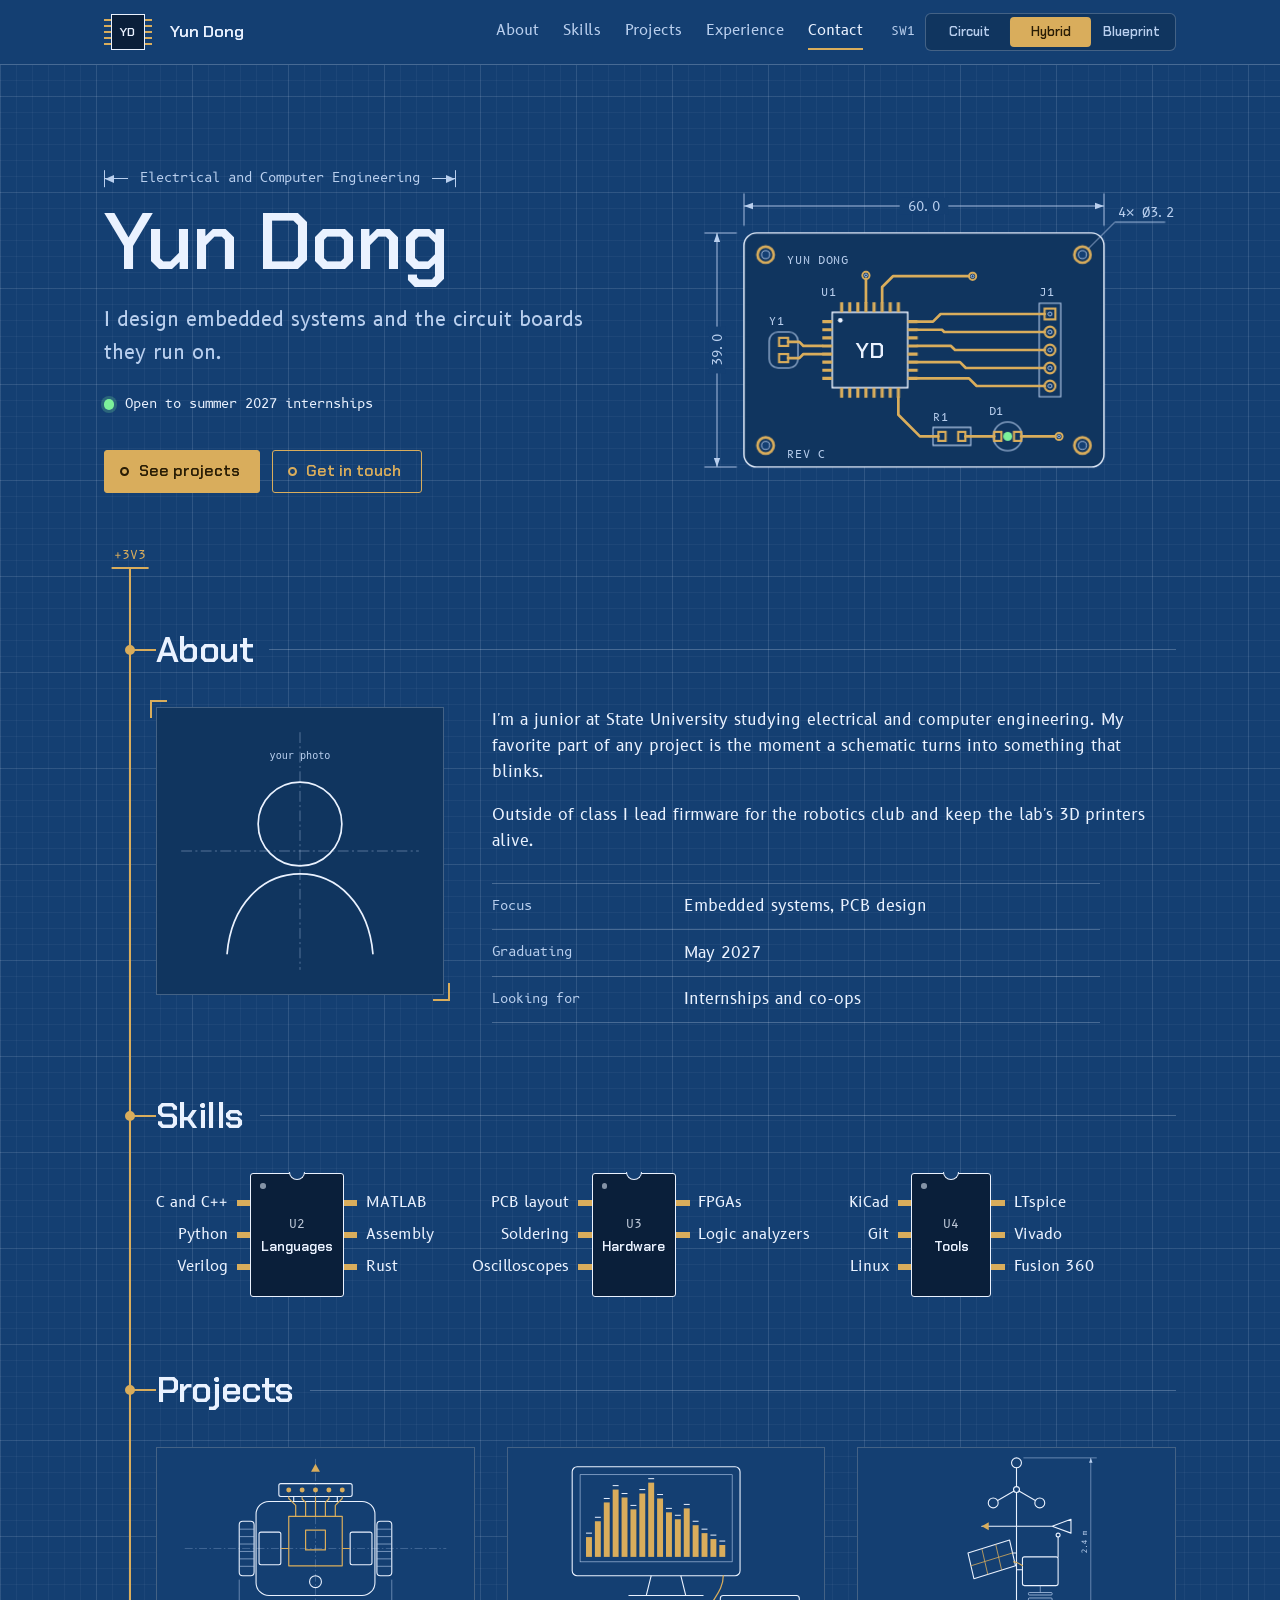
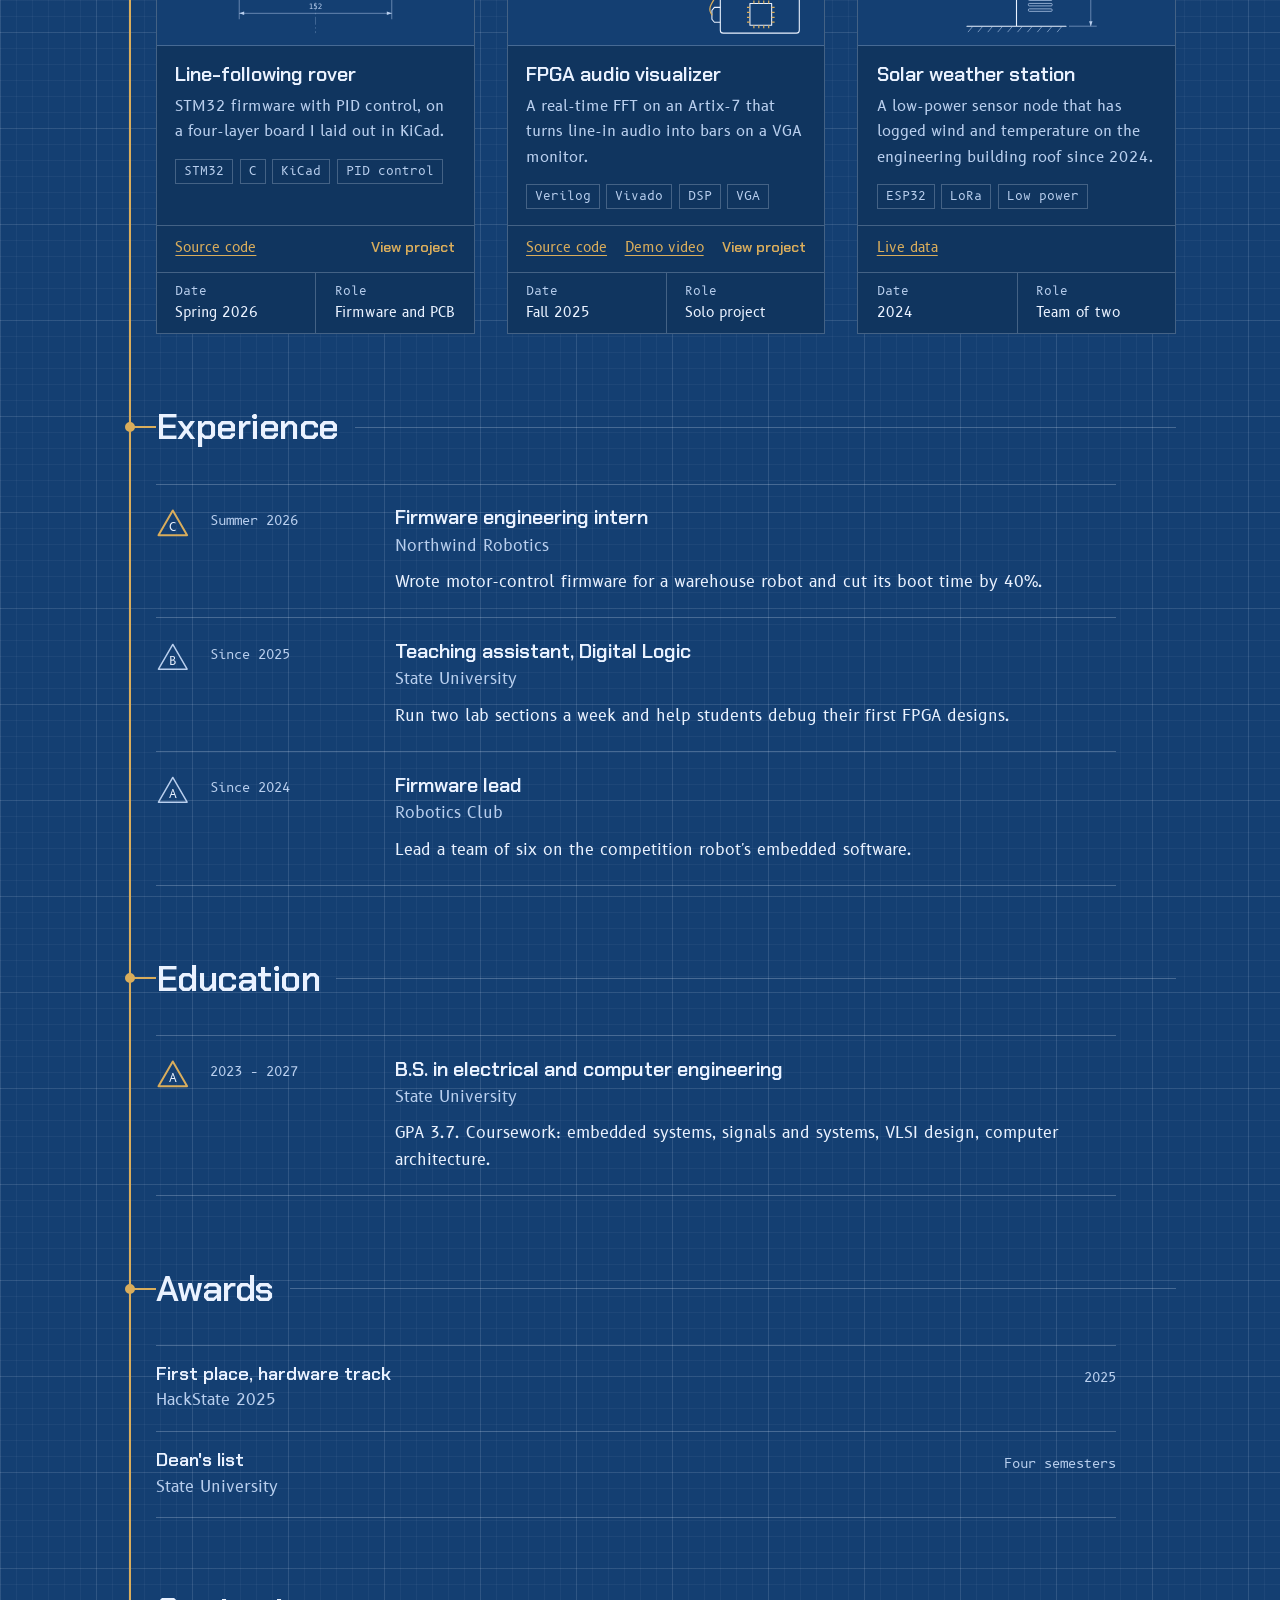
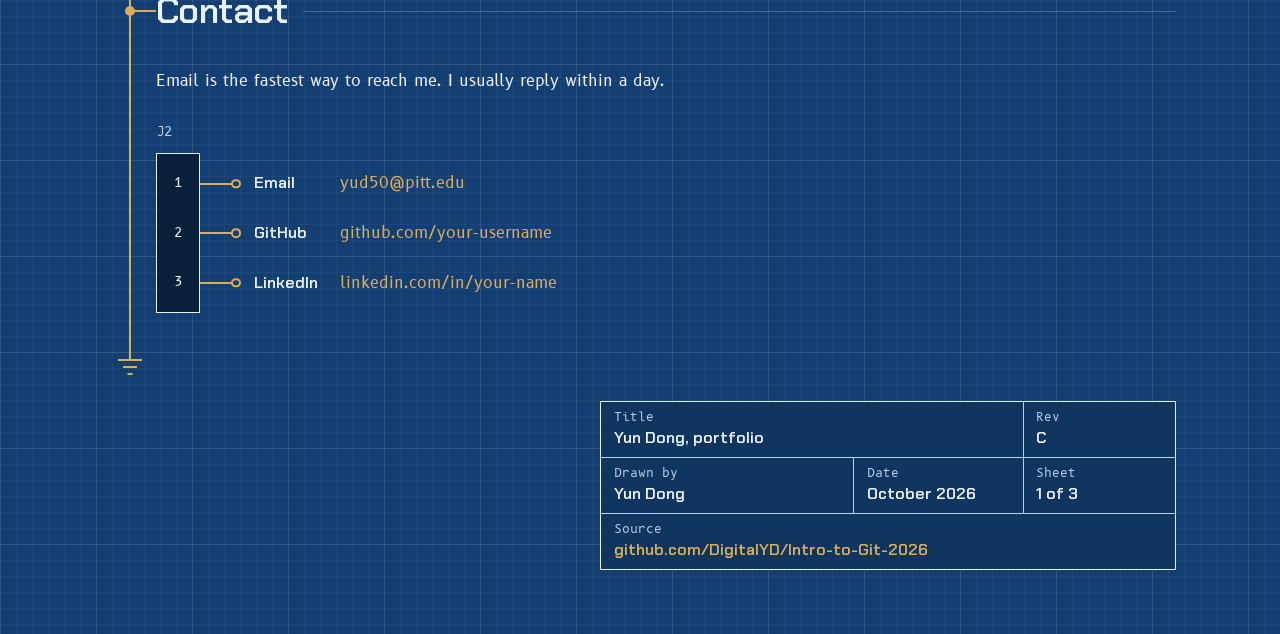
==== portfolio/index.html @ ed52d880 "updatuing website stuff" ====
<!doctype html>
<html lang="en">
<head>
  <meta charset="utf-8">
  <meta name="viewport" content="width=device-width, initial-scale=1">
  <title>Portfolio</title>
  <meta name="description" content="Engineering portfolio">

  <!-- Catches typos and missing files so the page can tell you what to fix.
       Keep this above every other script. -->
  <script>
    window.__portfolioErrors = [];
    window.addEventListener("error", function (event) {
      var target = event.target;
      if (target && target !== window && (target.src || target.href)) {
        window.__portfolioErrors.push({ file: target.src || target.href, missing: true });
      } else {
        window.__portfolioErrors.push({ file: event.filename || "", line: event.lineno || 0, message: event.message || "" });
      }
    }, true);
  </script>

  <!-- Fonts. Chakra Petch: headings. B612 and B612 Mono: hybrid and blueprint.
       IBM Plex Sans and Mono: circuit board. Only the ones in use download. -->
  <link rel="preconnect" href="https://fonts.googleapis.com">
  <link rel="preconnect" href="https://fonts.gstatic.com" crossorigin>
  <link rel="stylesheet" href="https://fonts.googleapis.com/css2?family=B612+Mono&family=B612:ital,wght@0,400;0,700;1,400&family=Chakra+Petch:wght@500;600&family=IBM+Plex+Mono&family=IBM+Plex+Sans:ital,wght@0,400;0,700;1,400&display=swap">

  <!-- Shared by every style -->
  <link rel="stylesheet" href="css/tokens.css">
  <link rel="stylesheet" href="css/base.css">
  <link rel="stylesheet" href="css/components.css">

  <!-- ===== STYLES: one stylesheet each ======================================
       The switch offers the styles listed in `themes` in content/site.js.
       Deleting a style's files? Delete its line here and in project.html. -->
  <link rel="stylesheet" href="css/themes/circuit.css" data-style="circuit">      <!-- STYLE: Circuit board -->
  <link rel="stylesheet" href="css/themes/hybrid.css" data-style="hybrid">        <!-- STYLE: Hybrid -->
  <link rel="stylesheet" href="css/themes/blueprint.css" data-style="blueprint">  <!-- STYLE: Blueprint -->

  <!-- Your settings load here, before the page draws, so the right style
       is on from the first frame -->
  <script src="content/site.js"></script>
  <script src="js/theme.js"></script>
</head>
<body>
  <a class="skip-link" href="#main">Skip to content</a>

  <!-- The page is built inside #app from the files in content/. -->
  <div id="app">
    <noscript><p class="noscript">This portfolio needs JavaScript. Turn it on and reload the page.</p></noscript>
  </div>

  <!-- Your projects -->
  <script src="content/projects.js"></script>

  <!-- The engine: you usually don't need to touch these -->
  <script src="js/core.js"></script>
  <script src="js/layout.js"></script>
  <script src="js/hero.js"></script>

  <!-- ===== STYLE DRAWINGS: the picture at the top of the home page ==========
       Deleting a style's files? Delete its line here too. -->
  <script src="js/art/circuit.js"></script>     <!-- STYLE: Circuit board -->
  <script src="js/art/hybrid.js"></script>      <!-- STYLE: Hybrid -->
  <script src="js/art/blueprint.js"></script>   <!-- STYLE: Blueprint -->

  <!-- Section types, one file each. Made a new one? Add its script tag here. -->
  <script src="js/sections/about.js"></script>
  <script src="js/sections/skills.js"></script>
  <script src="js/sections/projects.js"></script>
  <script src="js/sections/timeline.js"></script>
  <script src="js/sections/list.js"></script>
  <script src="js/sections/gallery.js"></script>
  <script src="js/sections/text.js"></script>
  <script src="js/sections/contact.js"></script>

  <!-- Build the page -->
  <script src="js/main.js"></script>
</body>
</html>
---- portfolio/css/tokens.css ----
/* ==========================================================================
   css/tokens.css: settings every style shares: the type scale, layout
   sizes, and motion. Each style's colors and fonts live in its own file
   in css/themes/.
   ========================================================================== */

:root {
  /* Backup colors, used only if no style file loads */
  --paper: #143f72;
  --panel: #10355f;
  --ink: #eaf2ff;
  --ink-soft: #b9cfee;
  --ink-faint: rgba(234, 242, 255, 0.24);
  --copper: #d9ad5c;
  --copper-bright: #f2cd80;
  --copper-ink: #2a1d05;
  --chip-body: #0a1f3a;
  --chip-edge: #eaf2ff;
  --chip-ink: #eaf2ff;
  --led: #7cf29a;
  --redline: #ff9080;
  --font-display: "Chakra Petch", "Arial Narrow", sans-serif;
  --font-body: system-ui, -apple-system, "Segoe UI", Roboto, sans-serif;
  --font-mono: ui-monospace, Menlo, Consolas, monospace;

  /* ---- Type sizes ---------------------------------------------------------- */
  --step--1: 0.8125rem;                               /* 13px notes and labels */
  --step-0: 1rem;                                     /* 16px body text */
  --step-1: 1.25rem;                                  /* 20px card titles */
  --step-2: clamp(1.625rem, 1.3rem + 1.4vw, 2.25rem); /* section headings */
  --step-hero: clamp(2.75rem, 1.6rem + 5vw, 5rem);    /* your name */

  /* ---- Layout -------------------------------------------------------------- */
  --page-max: 72rem;                     /* widest the content gets */
  --gutter: clamp(1rem, 4vw, 2.5rem);    /* space at the page edges */
  --rail: clamp(1.75rem, 5vw, 3.25rem);  /* room for the line on the left */
  --line: 1.5px;                         /* weight of drawn lines */
  --ease: cubic-bezier(0.65, 0, 0.35, 1);
}
---- portfolio/css/base.css ----
/* ==========================================================================
   css/base.css: page basics: the blueprint grid, text, links, focus rings,
   and long-form writing. Colors and sizes come from tokens.css.
   ========================================================================== */

*,
*::before,
*::after {
  box-sizing: border-box;
}

html {
  -webkit-text-size-adjust: 100%;
  text-size-adjust: 100%;
  scroll-behavior: smooth;
}

body {
  margin: 0;
  min-height: 100vh;
  color: var(--ink);
  background-color: var(--paper);
  /* The paper's texture (grid lines or dots) comes from the style file */
  background-image: var(--page-texture, none);
  background-size: var(--page-texture-size, auto);
  font-family: var(--font-body);
  font-size: var(--step-0);
  line-height: 1.65;
  -webkit-font-smoothing: antialiased;
}

img,
svg {
  display: block;
  max-width: 100%;
}

img {
  height: auto;
}

h1,
h2,
h3,
h4 {
  margin: 0;
  font-family: var(--font-display);
  font-weight: 600;
  line-height: 1.15;
  text-wrap: balance;
}

p {
  margin: 0 0 1em;
}

a {
  color: var(--copper);
  text-decoration-thickness: 1px;
  text-underline-offset: 0.22em;
}

a:hover {
  color: var(--copper-bright);
}

:focus-visible {
  outline: 2px solid var(--copper-bright);
  outline-offset: 3px;
}

::selection {
  background: var(--copper);
  color: var(--copper-ink);
}

code {
  padding: 0.1em 0.35em;
  border: 1px solid var(--ink-faint);
  background: var(--panel);
  font-family: var(--font-mono);
  font-size: 0.88em;
}

/* Centers content and keeps it off the screen edges */
.wrap {
  width: 100%;
  max-width: var(--page-max);
  margin-inline: auto;
  padding-inline: var(--gutter);
}

/* Hidden on screen but read by screen readers */
.sr-only {
  position: absolute;
  width: 1px;
  height: 1px;
  overflow: hidden;
  clip: rect(0 0 0 0);
  white-space: nowrap;
}

[hidden] {
  display: none !important;
}

.skip-link {
  position: absolute;
  top: 0;
  left: 1rem;
  z-index: 100;
  padding: 0.6rem 1rem;
  background: var(--copper);
  color: var(--copper-ink);
  font-weight: 700;
  transform: translateY(-120%);
}

.skip-link:focus {
  transform: none;
}

/* ---- Long-form writing (about text, project write-ups) ------------------- */
.prose {
  max-width: 68ch;
}

.prose > :first-child {
  margin-top: 0;
}

.prose > :last-child {
  margin-bottom: 0;
}

.prose p,
.prose ul {
  margin: 0 0 1em;
}

.prose ul {
  padding-left: 1.25em;
}

.prose li {
  margin: 0.3em 0;
}

.prose li::marker {
  color: var(--copper);
}

.prose h2,
.prose h3 {
  margin: 1.8em 0 0.5em;
  font-size: var(--step-1);
}

.prose strong {
  color: var(--ink);
  font-weight: 700;
}

.md-figure {
  margin: 1.75em 0;
}

.md-figure img {
  border: 1px solid var(--ink-faint);
}

.md-figure figcaption {
  margin-top: 0.5em;
  color: var(--ink-soft);
  font-size: 0.92rem;
}

.md-img {
  display: inline-block;
  vertical-align: middle;
}

.noscript {
  padding: 2rem;
}

@media (prefers-reduced-motion: reduce) {
  html {
    scroll-behavior: auto;
  }

  *,
  *::before,
  *::after {
    animation: none !important;
    transition: none !important;
  }
}
---- portfolio/css/components.css ----
/* ==========================================================================
   css/components.css: how each part of the page looks, shared by every
   style, in the order the parts appear: header and style switch, hero,
   the rail, each section type, the title block, the project page, and
   error messages. Colors and per-style choices are variables set in the
   style files in css/themes/.
   ========================================================================== */

/* ---- Header ------------------------------------------------------------- */
.site-header {
  position: relative;
  z-index: 20;
  border-bottom: 1px solid var(--ink-faint);
  background: var(--paper);
}

@media (min-width: 760px) {
  .site-header {
    position: sticky;
    top: 0;
  }
}

.site-header__inner {
  display: flex;
  flex-wrap: wrap;
  align-items: center;
  justify-content: space-between;
  gap: 0.5rem 2rem;
  min-height: 4rem;
  padding-block: 0.75rem;
}

.brand {
  display: inline-flex;
  align-items: center;
  gap: 1.1rem;
  color: var(--ink);
  font-family: var(--font-display);
  font-size: 1.05rem;
  font-weight: 600;
  text-decoration: none;
}

.brand:hover {
  color: var(--ink);
}

/* Your initials, drawn as a tiny chip */
.brand__mark {
  position: relative;
  display: grid;
  place-items: center;
  width: 2.1rem;
  height: 2.3rem;
  margin-inline: 0.45rem;
  border: var(--line) solid var(--chip-edge);
  background: var(--chip-body);
  color: var(--chip-ink);
  font-size: 0.78rem;
  letter-spacing: 0.02em;
}

.brand__mark::before,
.brand__mark::after {
  content: "";
  position: absolute;
  top: 0.3rem;
  bottom: 0.3rem;
  width: 0.4rem;
  background: repeating-linear-gradient(to bottom, var(--copper) 0 2px, transparent 2px 6px);
}

.brand__mark::before {
  right: calc(100% + var(--line));
}

.brand__mark::after {
  left: calc(100% + var(--line));
}

.nav {
  display: flex;
  flex-wrap: wrap;
  gap: 0.25rem 1.5rem;
  margin: 0;
  padding: 0;
  list-style: none;
}

.nav a {
  display: inline-block;
  padding: 0.3rem 0;
  border-bottom: 2px solid transparent;
  color: var(--ink-soft);
  font-size: 0.95rem;
  text-decoration: none;
}

.nav a:hover {
  color: var(--ink);
}

.nav a[aria-current="true"] {
  border-bottom-color: var(--copper);
  color: var(--ink);
}

@media (max-width: 759px) {
  .nav {
    gap: 0.25rem 1.1rem;
  }

  .nav a {
    font-size: 0.9rem;
  }
}

/* The style switch: a three-position slide switch, labeled SW1 */
.site-header__end {
  display: flex;
  flex-wrap: wrap;
  align-items: center;
  gap: 0.6rem 1.75rem;
}

.switch-wrap {
  display: inline-flex;
  align-items: center;
  gap: 0.6rem;
}

.switch__ref {
  color: var(--ink-soft);
  font-family: var(--font-mono);
  font-size: 0.72rem;
}

.switch {
  position: relative;
  display: grid;
  grid-template-columns: repeat(var(--count, 3), minmax(0, 1fr));
  min-width: 0;
  margin: 0;
  padding: 3px;
  border: 1px solid var(--ink-faint);
  border-radius: 6px;
  background: var(--panel);
}

/* The sliding part. Its position comes from --index, set by js/layout.js */
.switch__thumb {
  position: absolute;
  top: 3px;
  bottom: 3px;
  left: 3px;
  width: calc((100% - 6px) / var(--count, 3));
  border-radius: 4px;
  background: var(--copper);
  transform: translateX(calc(var(--index, 0) * 100%));
  transition: transform 0.28s var(--ease);
}

.switch__option {
  position: relative;
  cursor: pointer;
}

.switch__option input {
  position: absolute;
  inset: 0;
  width: 100%;
  height: 100%;
  margin: 0;
  opacity: 0;
  cursor: pointer;
}

.switch__option span {
  display: block;
  padding: 0.3rem 0.75rem;
  color: var(--ink-soft);
  font-family: var(--font-display);
  font-size: 0.8rem;
  font-weight: 600;
  text-align: center;
  white-space: nowrap;
  transition: color 0.2s ease;
}

.switch__option:hover span {
  color: var(--ink);
}

.switch__option.is-active span {
  color: var(--copper-ink);
}

.switch__option:has(input:focus-visible) {
  border-radius: 4px;
  outline: 2px solid var(--copper-bright);
  outline-offset: 2px;
}

/* ---- Hero --------------------------------------------------------------- */
.hero {
  display: grid;
  align-items: center;
  gap: clamp(2.5rem, 6vw, 4rem);
  padding-block: clamp(3rem, 8vw, 6rem) clamp(2rem, 5vw, 3.5rem);
}

@media (min-width: 960px) {
  .hero {
    grid-template-columns: minmax(0, 1fr) minmax(0, 1fr);
  }
}

/* Wraps the measurement line and your name so the line spans the name */
.hero__measure {
  display: inline-flex;
  flex-direction: column;
  max-width: 100%;
}

.hero__name {
  font-size: var(--name-size, var(--step-hero));
  line-height: 0.98;
  letter-spacing: var(--title-tracking, -0.015em);
  text-transform: var(--title-case, none);
}

.hero__intro {
  max-width: 34rem;
  margin-top: 1.4rem;
  color: var(--ink-soft);
  font-size: clamp(1.05rem, 1rem + 0.35vw, 1.25rem);
}

.hero__intro p:last-child {
  margin-bottom: 0;
}

.hero__art {
  min-width: 0;
}

.hero__photo {
  margin: 0;
  padding: 0.5rem;
  border: var(--line) solid var(--ink);
  background: var(--panel);
}

.hero__photo img {
  aspect-ratio: 4 / 3;
  object-fit: cover;
}

/* The measurement line: |<-- text -->| */
.dim {
  display: flex;
  align-items: center;
  gap: 0.75rem;
  margin: 0 0 1rem;
  color: var(--dim-ink, var(--ink-soft));
  font-family: var(--font-mono);
  text-transform: var(--dim-case, none);
  letter-spacing: var(--dim-tracking, normal);
  font-size: var(--step--1);
  line-height: 1.3;
}

.dim__text {
  flex: 0 1 auto;
  text-align: var(--dim-align, center);
}

.dim__line {
  position: relative;
  display: var(--dim-lines, block);
  flex: 1 1 1.5rem;
  min-width: 1.5rem;
  height: 1px;
  background: currentColor;
}

.dim__line::before,
.dim__line::after {
  content: "";
  position: absolute;
  top: 50%;
  transform: translateY(-50%);
}

.dim__line::before {
  width: 1px;
  height: 1.1rem;
  background: currentColor;
}

.dim__line::after {
  border-top: 4px solid transparent;
  border-bottom: 4px solid transparent;
}

.dim__line:first-child::before {
  left: 0;
}

.dim__line:first-child::after {
  left: 1px;
  border-right: 9px solid currentColor;
}

.dim__line:last-child::before {
  right: 0;
}

.dim__line:last-child::after {
  right: 1px;
  border-left: 9px solid currentColor;
}

.status {
  display: inline-flex;
  align-items: center;
  gap: 0.65rem;
  margin: 1.5rem 0 0;
  font-family: var(--font-mono);
  font-size: var(--step--1);
}

.status__led {
  flex: none;
  width: 0.65rem;
  height: 0.65rem;
  border-radius: 50%;
  background: var(--led);
  box-shadow: 0 0 0 3px color-mix(in srgb, var(--led) 22%, transparent);
}

/* Buttons are drawn as copper pads, with a drill hole */
.pads {
  display: flex;
  flex-wrap: wrap;
  gap: 0.75rem;
  margin-top: 2rem;
}

.pad {
  display: inline-flex;
  align-items: center;
  gap: 0.6rem;
  padding: 0.7rem 1.2rem 0.7rem 0.95rem;
  border: var(--line) solid var(--copper);
  border-radius: 3px;
  color: var(--copper);
  font-family: var(--font-display);
  font-size: 0.98rem;
  font-weight: 600;
  line-height: 1.2;
  text-decoration: none;
  transition: background-color 0.15s ease, border-color 0.15s ease, color 0.15s ease;
}

.pad::before {
  content: "";
  display: var(--pad-hole, block);
  flex: none;
  width: 0.55rem;
  height: 0.55rem;
  border: 2px solid currentColor;
  border-radius: 50%;
}

.pad:hover {
  background: var(--copper);
  color: var(--copper-ink);
}

.pad--primary {
  background: var(--copper);
  color: var(--copper-ink);
}

.pad--primary:hover {
  border-color: var(--copper-bright);
  background: var(--copper-bright);
  color: var(--copper-ink);
}

/* ---- The drawing at the top of the home page ---------------------------- */
/* Each style has its own drawing (js/art/) and colors it in its own file
   (css/themes/). They all share this animation: lines marked "draw" are
   drawn on and parts marked "fade" fade in. It plays when the page opens
   and again whenever you switch styles. */
.art {
  width: 100%;
  height: auto;
  overflow: visible;
}

.art.is-drawing .draw {
  stroke-dasharray: 1;
  animation: draw-line 1s var(--ease) both;
  animation-delay: var(--d, 0s);
}

.art.is-drawing .draw--fast {
  animation-duration: 0.55s;
}

.art.is-drawing .draw--sweep {
  animation-duration: 1.3s;
  animation-timing-function: linear;
}

.art.is-drawing .fade {
  animation: fade-in 0.45s ease both;
  animation-delay: var(--d, 0.8s);
}

@keyframes draw-line {
  from { stroke-dashoffset: 1; }
  to { stroke-dashoffset: 0; }
}

@keyframes fade-in {
  from { opacity: 0; }
  to { opacity: 1; }
}

/* ---- The copper rail that wires every section together ------------------ */
.circuit {
  position: relative;
  padding: 0.5rem 0 4.5rem var(--rail);
}

.circuit::before {
  content: "";
  position: absolute;
  top: 1.2rem;
  bottom: 1.6rem;
  left: calc(var(--rail) / 2 - var(--rail-width, 2px) / 2);
  width: var(--rail-width, 2px);
  background: var(--rail-paint, var(--copper));
}

.rail-cap {
  position: absolute;
  display: var(--rail-caps, block);
  left: calc(var(--rail) / 2);
  margin: 0;
  color: var(--copper);
  transform: translateX(-50%);
}

/* Power symbol at the top of the rail */
.rail-cap--top {
  top: 0;
  padding: 0 0.15rem 0.2rem;
  border-bottom: 2px solid var(--copper);
  font-family: var(--font-mono);
  font-size: 0.75rem;
  line-height: 1.2;
}

.rail-cap--top::before {
  content: var(--rail-label, "+3V3");
}

/* Ground symbol at the bottom */
.rail-cap--bottom {
  bottom: 0.6rem;
  width: 1.75rem;
}

.rail-cap--bottom svg {
  width: 100%;
  height: auto;
  overflow: visible;
}

.rail-cap--bottom path {
  fill: none;
  stroke: var(--copper);
  stroke-width: 2;
}

.section {
  padding-top: clamp(2.75rem, 6vw, 4.5rem);
  scroll-margin-top: 4.5rem;
}

/* Section heading: a junction dot on the rail, a copper stub, the title,
   then a thin wire running out to the right */
.section-head {
  position: relative;
  display: flex;
  align-items: center;
  gap: 1rem;
  margin-bottom: clamp(1.5rem, 3vw, 2.25rem);
}

.section-head::before {
  content: "";
  position: absolute;
  top: 50%;
  right: 100%;
  width: calc(var(--rail) / 2);
  height: var(--rail-width, 2px);
  margin-top: calc(var(--rail-width, 2px) / -2);
  background: var(--stub-paint, var(--copper));
}

.section-head::after {
  content: "";
  flex: 1;
  height: 1px;
  background: var(--ink-faint);
}

.section-title {
  font-size: var(--step-2);
  letter-spacing: var(--title-tracking, normal);
  text-transform: var(--title-case, none);
}

.section-title::before {
  content: "";
  position: absolute;
  top: 50%;
  left: calc(var(--rail) / -2 - var(--junction-size, 10px) / 2);
  width: var(--junction-size, 10px);
  height: var(--junction-size, 10px);
  margin-top: calc(var(--junction-size, 10px) / -2);
  border: 2px solid var(--junction-edge, var(--copper));
  border-radius: 50%;
  background: var(--junction-fill, var(--copper));
}

/* ---- Images ------------------------------------------------------------- */
.media {
  display: block;
}

.media img {
  width: 100%;
}

/* Blueprint tint: photos become a cyanotype; hovering shows real colors */
.tint {
  background: var(--paper);
  isolation: isolate;
}

.tint img {
  filter: grayscale(1) contrast(1.15) brightness(0.82);
  mix-blend-mode: screen;
}

.tint:hover img,
.sheet:hover .tint img,
.sheet:focus-within .tint img {
  filter: none;
  mix-blend-mode: normal;
}

/* An empty box with an X: the drafting sign for "nothing here yet" */
.void,
.missing {
  display: grid;
  place-content: center;
  gap: 0.35rem;
  width: 100%;
  height: 100%;
  min-height: 8rem;
  padding: 1rem;
  text-align: center;
}

.void {
  background:
    linear-gradient(to top right, transparent calc(50% - 0.6px), var(--ink-faint) calc(50% - 0.6px), var(--ink-faint) calc(50% + 0.6px), transparent calc(50% + 0.6px)),
    linear-gradient(to bottom right, transparent calc(50% - 0.6px), var(--ink-faint) calc(50% - 0.6px), var(--ink-faint) calc(50% + 0.6px), transparent calc(50% + 0.6px));
}

.missing {
  border: 1px dashed var(--redline);
  color: var(--redline);
  font-family: var(--font-mono);
  font-size: var(--step--1);
}

.missing code {
  border: 0;
  background: none;
  color: var(--ink);
  overflow-wrap: anywhere;
}

/* ---- About -------------------------------------------------------------- */
.about {
  display: grid;
  align-items: start;
  gap: clamp(1.75rem, 4vw, 3rem);
}

@media (min-width: 820px) {
  .about {
    grid-template-columns: minmax(12rem, 18rem) minmax(0, 1fr);
  }

  .about--text-only {
    grid-template-columns: minmax(0, 1fr);
  }
}

/* A photo frame with copper registration corners */
.frame {
  position: relative;
  margin: 0;
  padding: 0.5rem;
  border: 1px solid var(--ink-faint);
  background: var(--panel);
}

.frame::before,
.frame::after {
  content: "";
  position: absolute;
  width: 1.1rem;
  height: 1.1rem;
  border: 2px solid var(--copper);
  pointer-events: none;
}

.frame::before {
  top: -0.45rem;
  left: -0.45rem;
  border-right: 0;
  border-bottom: 0;
}

.frame::after {
  right: -0.45rem;
  bottom: -0.45rem;
  border-top: 0;
  border-left: 0;
}

.about__photo img {
  aspect-ratio: 1;
  object-fit: cover;
}

@media (max-width: 819px) {
  .about__photo {
    width: min(100%, 15rem);
  }
}

/* Spec table: label on the left, value on the right */
.spec {
  max-width: 38rem;
  margin: 1.75rem 0 0;
  border-top: 1px solid var(--ink-faint);
}

.spec__row {
  display: grid;
  grid-template-columns: minmax(6.5rem, min(11rem, 34%)) minmax(0, 1fr);
  gap: 1rem;
  padding: 0.6rem 0;
  border-bottom: 1px solid var(--ink-faint);
}

.spec dt {
  padding-top: 0.15rem;
  color: var(--ink-soft);
  font-family: var(--font-mono);
  font-size: var(--step--1);
}

.spec dd {
  margin: 0;
}

/* ---- Skills: chips in a DIP package, one skill per pin ------------------ */
.chips {
  display: flex;
  flex-wrap: wrap;
  gap: 2.5rem clamp(1.5rem, 3vw, 2.5rem);
}

.dip {
  display: grid;
  grid-template-columns: auto auto auto;
  width: max-content;
  max-width: 100%;
  margin: 0;
}

.dip__pins {
  display: grid;
  grid-template-rows: repeat(var(--rows, 3), minmax(2rem, auto));
  align-content: center;
  margin: 0;
  padding: 0.9rem 0;
  list-style: none;
}

.dip__pin {
  display: flex;
  align-items: center;
  gap: 0.55rem;
  font-size: 0.92rem;
  line-height: 1.25;
  overflow-wrap: anywhere;
}

.dip__pins--left .dip__pin {
  justify-content: flex-end;
  text-align: right;
}

/* The legs: copper pads in most styles, thin lines in the blueprint */
.dip__pins--left .dip__pin::after,
.dip__pins--right .dip__pin::before {
  content: "";
  flex: none;
  width: 0.85rem;
  height: var(--leg-size, 6px);
  background: var(--copper);
}

.dip__body {
  position: relative;
  display: flex;
  flex-direction: column;
  align-items: center;
  justify-content: center;
  gap: 0.25rem;
  min-width: 5rem;
  padding: 1.25rem 0.6rem;
  border: var(--line) solid var(--chip-edge);
  border-radius: 3px;
  background: var(--chip-body);
  color: var(--chip-ink);
  text-align: center;
}

/* The notch that marks the top of the chip */
.dip__body::before {
  content: "";
  position: absolute;
  top: calc(var(--line) * -1);
  left: 50%;
  width: 1rem;
  height: 0.5rem;
  border: var(--line) solid var(--chip-edge);
  border-top: 0;
  border-radius: 0 0 1rem 1rem;
  background: var(--paper);
  transform: translateX(-50%);
}

/* The dot next to pin 1 */
.dip__body::after {
  content: "";
  position: absolute;
  top: 0.6rem;
  left: 0.55rem;
  width: 0.35rem;
  height: 0.35rem;
  border-radius: 50%;
  background: currentColor;
  opacity: 0.55;
}

.dip__des {
  font-family: var(--font-mono);
  font-size: 0.78rem;
  opacity: 0.8;
}

.dip__val {
  max-width: 7rem;
  font-family: var(--font-display);
  font-size: 0.85rem;
  font-weight: 600;
  line-height: 1.2;
}

/* ---- Projects: each card is a small drawing sheet ----------------------- */
.sheets {
  display: grid;
  grid-template-columns: repeat(auto-fill, minmax(min(100%, 19rem), 1fr));
  gap: clamp(1.25rem, 3vw, 2rem);
}

/* Each card spans four rows of the grid (picture, text, links, title block)
   and shares them with its neighbors, so the parts line up across a row. */
.sheet {
  position: relative;
  display: grid;
  grid-row: span 4;
  grid-template-rows: subgrid;
  row-gap: 0;
  border: var(--line) solid var(--panel-edge, var(--ink-faint));
  background: var(--panel);
  transition: border-color 0.15s ease;
}

.sheet--linked:hover,
.sheet:has(:focus-visible) {
  border-color: var(--copper);
}

.sheet:has(:focus-visible) {
  outline: 2px solid var(--copper-bright);
  outline-offset: 3px;
}

.sheet__figure {
  grid-row: 1;
  aspect-ratio: 16 / 10;
  overflow: hidden;
  border-bottom: 1px solid var(--ink-faint);
  background: var(--paper);
}

.sheet__figure .media,
.sheet__figure img {
  height: 100%;
}

.sheet__figure img {
  object-fit: cover;
}

.sheet__figure--contain img {
  padding: 0.75rem;
  object-fit: contain;
}

.sheet__body {
  grid-row: 2;
  padding: 1.1rem 1.15rem 1rem;
}

.sheet__title {
  font-size: var(--step-1);
}

.sheet__link {
  color: var(--ink);
  text-decoration: none;
}

/* Makes the whole card clickable while keeping one real link */
.sheet__link::after {
  content: "";
  position: absolute;
  inset: 0;
  z-index: 1;
}

.sheet__link:focus-visible {
  outline: none;
}

.sheet--linked:hover .sheet__link {
  color: var(--copper-bright);
}

.sheet__summary {
  margin: 0.5rem 0 0;
  color: var(--ink-soft);
  font-size: 0.95rem;
}

.tags {
  display: flex;
  flex-wrap: wrap;
  gap: 0.4rem;
  margin: 0.9rem 0 0;
  padding: 0;
  list-style: none;
}

.tags li {
  padding: 0.1rem 0.5rem;
  border: 1px solid var(--ink-faint);
  color: var(--ink-soft);
  font-family: var(--font-mono);
  font-size: 0.75rem;
}

/* The card's title block: date and role, at the bottom like a real sheet */
.sheet__block {
  grid-row: 4;
  display: grid;
  grid-template-columns: 1fr 1fr;
  margin: 0;
  border-top: 1px solid var(--ink-faint);
}

.sheet__block > div {
  padding: 0.55rem 1.15rem;
}

.sheet__block > div + div {
  border-left: 1px solid var(--ink-faint);
}

.sheet__block dt {
  color: var(--ink-soft);
  font-family: var(--font-mono);
  font-size: 0.72rem;
}

.sheet__block dd {
  margin: 0;
  font-size: 0.9rem;
}

.sheet__links {
  grid-row: 3;
  position: relative;
  z-index: 2;
  display: flex;
  flex-wrap: wrap;
  align-content: flex-start;
  gap: 0.25rem 1.1rem;
  margin: 0;
  padding: 0.6rem 1.15rem 0.8rem;
  border-top: 1px solid var(--ink-faint);
  font-size: 0.9rem;
}

.sheet__more {
  margin-left: auto;
  color: var(--copper);
  font-family: var(--font-display);
  font-weight: 600;
}

.empty {
  color: var(--ink-soft);
}

/* ---- Timeline: a drawing's revision table ------------------------------- */
.revs,
.items {
  max-width: 60rem;
  margin: 0;
  padding: 0;
  border-top: 1px solid var(--ink-faint);
  list-style: none;
}

.rev {
  display: grid;
  grid-template-columns: 2.25rem minmax(0, 1fr);
  column-gap: 1.1rem;
  padding: 1.35rem 0;
  border-bottom: 1px solid var(--ink-faint);
}

.rev__mark {
  grid-row: 1 / span 2;
  padding-top: 0.1rem;
}

.rev__mark svg {
  width: 2.1rem;
  height: auto;
  overflow: visible;
}

.rev__mark path {
  fill: none;
  stroke: var(--ink-soft);
  stroke-width: 1.5;
  stroke-linejoin: round;
}

.rev__mark text {
  fill: var(--ink);
  font-family: var(--font-mono);
  font-size: 12px;
}

.rev--latest .rev__mark path {
  stroke: var(--copper);
  stroke-width: 2;
}

.rev__date {
  margin: 0 0 0.3rem;
  color: var(--ink-soft);
  font-family: var(--font-mono);
  font-size: var(--step--1);
}

.rev__title {
  font-size: var(--step-1);
}

.rev__org {
  margin: 0.2rem 0 0;
  color: var(--ink-soft);
}

.rev__text {
  margin-top: 0.65rem;
}

@media (min-width: 760px) {
  .rev {
    grid-template-columns: 2.25rem 10.5rem minmax(0, 1fr);
  }

  .rev__mark {
    grid-row: auto;
  }

  .rev__date {
    margin: 0;
    padding-top: 0.3rem;
  }
}

/* ---- List --------------------------------------------------------------- */
.item {
  display: grid;
  gap: 0.2rem 2rem;
  padding: 1.1rem 0;
  border-bottom: 1px solid var(--ink-faint);
}

.item__title {
  font-size: 1.15rem;
}

.item__sub {
  margin: 0.15rem 0 0;
  color: var(--ink-soft);
}

.item__text {
  margin-top: 0.5rem;
}

.item__date {
  margin: 0;
  color: var(--ink-soft);
  font-family: var(--font-mono);
  font-size: var(--step--1);
}

@media (min-width: 760px) {
  .item {
    grid-template-columns: minmax(0, 1fr) auto;
  }

  .item__date {
    padding-top: 0.25rem;
    text-align: right;
  }
}

/* ---- Gallery ------------------------------------------------------------ */
.gallery {
  display: grid;
  grid-template-columns: repeat(auto-fill, minmax(min(100%, 18rem), 1fr));
  gap: 1.75rem;
}

.fig {
  margin: 0;
}

.fig__media {
  border: 1px solid var(--ink-faint);
  background: var(--panel);
}

.fig__media img {
  aspect-ratio: 16 / 10;
  object-fit: cover;
}

.fig figcaption {
  margin-top: 0.65rem;
  color: var(--ink-soft);
  font-size: 0.92rem;
}

.fig__num {
  margin-right: 0.6rem;
  color: var(--ink);
  font-family: var(--font-mono);
  font-size: var(--step--1);
}

/* ---- Contact: a connector with one pin per link ------------------------- */
.contact {
  display: grid;
  gap: 1.75rem;
  max-width: 46rem;
}

.connector {
  margin: 0;
}

.connector__ref {
  margin-bottom: 0.6rem;
  color: var(--ink-soft);
  font-family: var(--font-mono);
  font-size: var(--step--1);
}

.connector__pins {
  position: relative;
  margin: 0;
  padding: 0.35rem 0;
  list-style: none;
}

/* The connector's body: a box down the left side */
.connector__pins::before {
  content: "";
  position: absolute;
  top: 0;
  bottom: 0;
  left: 0;
  width: 2.75rem;
  border: var(--line) solid var(--chip-edge);
  background: var(--chip-body);
  pointer-events: none;
}

.pin-link {
  position: relative;
  display: grid;
  grid-template-columns: 2.75rem 2.25rem minmax(5.5rem, auto) minmax(0, 1fr);
  align-items: center;
  min-height: 3.1rem;
  color: var(--ink);
  text-decoration: none;
}

.pin-link__num {
  color: var(--chip-ink);
  font-family: var(--font-mono);
  font-size: var(--step--1);
  text-align: center;
}

.pin-link__leg {
  position: relative;
  height: 2px;
  background: var(--copper);
}

.pin-link__leg::after {
  content: "";
  position: absolute;
  top: 50%;
  right: -0.3rem;
  width: 0.6rem;
  height: 0.6rem;
  border: 2px solid var(--copper);
  border-radius: 50%;
  background: var(--paper);
  transform: translateY(-50%);
}

.pin-link__label {
  padding-left: 1.1rem;
  font-family: var(--font-display);
  font-weight: 600;
}

.pin-link__value {
  padding-left: 1rem;
  color: var(--copper);
  overflow-wrap: anywhere;
}

.pin-link:hover .pin-link__value {
  color: var(--copper-bright);
  text-decoration: underline;
  text-underline-offset: 0.22em;
}

.pin-link:hover .pin-link__leg,
.pin-link:hover .pin-link__leg::after {
  border-color: var(--copper-bright);
  background: var(--copper-bright);
}

@media (max-width: 560px) {
  .pin-link {
    grid-template-columns: 2.75rem 1.5rem minmax(0, 1fr);
    grid-template-areas:
      "num leg label"
      "num leg value";
    padding-block: 0.5rem;
  }

  .pin-link__num { grid-area: num; }
  .pin-link__leg { grid-area: leg; }
  .pin-link__label { grid-area: label; }

  .pin-link__value {
    grid-area: value;
    padding-left: 1.1rem;
  }
}

/* ---- Footer: the title block -------------------------------------------- */
.site-footer {
  padding-block: 1rem clamp(2.5rem, 6vw, 4rem);
}

.title-block {
  display: grid;
  grid-template-columns: minmax(0, 1.5fr) minmax(0, 1fr) minmax(0, 0.9fr);
  gap: 1px;
  max-width: 36rem;
  margin-left: auto;
  border: var(--line) solid var(--ink);
  background: var(--ink-soft);
}

.tb {
  display: flex;
  flex-direction: column;
  gap: 0.1rem;
  min-width: 0;
  padding: 0.55rem 0.8rem;
  background: var(--panel);
}

.tb--title {
  grid-column: span 2;
}

.tb--src {
  grid-column: 1 / -1;
}

.tb__k {
  color: var(--ink-soft);
  font-family: var(--font-mono);
  font-size: 0.72rem;
  line-height: 1.3;
}

.tb__v {
  font-family: var(--font-display);
  font-weight: 600;
  line-height: 1.3;
  overflow-wrap: anywhere;
}

a.tb__v {
  color: var(--copper);
  text-decoration: none;
}

a.tb__v:hover {
  text-decoration: underline;
}

/* ---- Project page ------------------------------------------------------- */
.project {
  padding-block: clamp(2rem, 6vw, 4rem);
}

.back {
  margin: 0 0 1.75rem;
  font-family: var(--font-mono);
  font-size: var(--step--1);
}

.project__head {
  max-width: 50rem;
  margin-bottom: clamp(2rem, 5vw, 3rem);
}

.project__title {
  font-size: clamp(2.25rem, 1.5rem + 3.2vw, 3.75rem);
  line-height: 1.02;
  letter-spacing: var(--title-tracking, normal);
  text-transform: var(--title-case, none);
}

.project__summary {
  max-width: 42rem;
  margin: 1rem 0 0;
  color: var(--ink-soft);
  font-size: clamp(1.05rem, 1rem + 0.3vw, 1.2rem);
}

/* Date, role, and tools in a strip of cells */
.spec--strip {
  display: flex;
  flex-wrap: wrap;
  gap: 1px;
  max-width: none;
  border: 1px solid var(--ink-faint);
  background: var(--ink-faint);
}

.spec--strip .spec__row {
  flex: 1 1 10rem;
  display: flex;
  flex-direction: column;
  gap: 0.15rem;
  padding: 0.6rem 0.85rem;
  border: 0;
  background: var(--panel);
}

.spec--strip dt {
  padding-top: 0;
}

.project__figure {
  max-width: 60rem;
  margin: 0 0 clamp(2rem, 5vw, 3rem);
  border: 1px solid var(--ink-faint);
  background: var(--panel);
}

.project__body {
  margin-bottom: 3rem;
}

.project__gallery {
  max-width: 60rem;
  margin-bottom: 3rem;
}

.project__gallery .gallery {
  grid-template-columns: repeat(auto-fit, minmax(min(100%, 22rem), 1fr));
}

.pager {
  display: grid;
  grid-template-columns: 1fr 1fr;
  gap: 1rem;
  padding-top: 1.5rem;
  border-top: 1px solid var(--ink-faint);
}

.pager__link {
  display: flex;
  flex-direction: column;
  gap: 0.2rem;
  padding: 0.9rem 1rem;
  border: 1px solid var(--ink-faint);
  color: var(--ink);
  text-decoration: none;
}

.pager__link:hover {
  border-color: var(--copper);
  color: var(--ink);
}

.pager__link--next {
  grid-column: 2;
  text-align: right;
}

.pager__label {
  color: var(--ink-soft);
  font-family: var(--font-mono);
  font-size: var(--step--1);
}

.pager__title {
  color: var(--copper);
  font-family: var(--font-display);
  font-weight: 600;
}

/* ---- Error messages ("redlines") ---------------------------------------- */
.redline {
  max-width: 46rem;
  padding: 1rem 1.25rem;
  border: var(--line) solid var(--redline);
  background: color-mix(in srgb, var(--redline) 12%, var(--paper));
}

.redline p {
  margin: 0.4rem 0 0;
}

.redline .redline__title {
  margin: 0;
  color: var(--ink);
  font-family: var(--font-display);
  font-size: 1.1rem;
  font-weight: 600;
}

.redline code {
  color: var(--ink);
}

.fatal {
  padding-block: 4rem;
}
---- portfolio/css/themes/circuit.css ----
/* ==========================================================================
   STYLE: CIRCUIT BOARD
   Green solder mask, gold pads, black chips, white silkscreen, and an
   oscilloscope at the top of the home page.

   This file plus js/art/circuit.js are the whole style.
   To remove it:
     1. Delete "circuit" from `themes` in content/site.js. That's enough.
     2. To delete the files too: delete this file and its STYLE: Circuit
        board line in index.html and in project.html, then delete
        js/art/circuit.js and its STYLE: Circuit board line in index.html.
   ========================================================================== */

[data-theme="circuit"] {
  /* ---- Colors ------------------------------------------------------------ */
  --paper: #0f4d2e;                          /* solder mask, the page */
  --paper-deep: #0b3f25;
  --panel: #0c4226;                          /* cards, frames, title block */
  --panel-edge: #2e7a51;
  --ink: #f4f1e6;                            /* silkscreen white */
  --ink-soft: #cfe3d6;
  --ink-faint: rgba(244, 241, 230, 0.22);
  --copper: #d6ad5b;                         /* gold-plated pads and traces */
  --copper-bright: #efcd85;
  --copper-ink: #2b2006;
  --led: #7cf29a;
  --redline: #ff9a8a;

  /* ---- Paper: a faint dot grid, like PCB design software ------------------ */
  --page-texture: radial-gradient(circle, rgba(244, 241, 230, 0.08) 1px, transparent 1.6px);
  --page-texture-size: 24px 24px;

  /* ---- Chips and connectors: black bodies, no outline --------------------- */
  --chip-body: #151515;
  --chip-edge: transparent;
  --chip-ink: #e9e6dc;
  --leg-size: 6px;

  /* ---- A gold trace down the left side, with vias at each section -------- */
  --rail-paint: #d6ad5b;
  --rail-width: 3px;
  --rail-label: "+3V3";
  --rail-caps: block;
  --junction-size: 14px;
  --junction-fill: #0f4d2e;                  /* a via: a gold ring with a hole */
  --junction-edge: #d6ad5b;

  /* ---- The tagline is printed like silkscreen, without measurement arrows - */
  --dim-lines: none;
  --dim-ink: #d6ad5b;
  --dim-case: uppercase;
  --dim-tracking: 0.08em;
  --dim-align: left;

  /* ---- Type ---------------------------------------------------------------- */
  --font-display: "Chakra Petch", "Bahnschrift", "Arial Narrow", sans-serif;
  --font-body: "IBM Plex Sans", system-ui, -apple-system, "Segoe UI", Roboto, sans-serif;
  --font-mono: "IBM Plex Mono", ui-monospace, "SF Mono", Menlo, Consolas, monospace;
  --title-case: none;
  --title-tracking: -0.01em;
}

/* ---- The drawing: an oscilloscope (js/art/circuit.js) -------------------- */
.scope .case { fill: #121614; stroke: rgba(244, 241, 230, 0.16); stroke-width: 1.5; }
.scope .screen { fill: #06140d; stroke: rgba(244, 241, 230, 0.3); stroke-width: 1.5; }
.scope .bar { fill: #0a1f14; }
.scope .grid { fill: none; stroke: #17402a; stroke-width: 1; }
.scope .axis { fill: none; stroke: #2f6e49; stroke-width: 1; }
.scope .ch1 { fill: none; stroke: #ffd84d; stroke-width: 2.5; stroke-linejoin: round; }
.scope .ch2 { fill: none; stroke: #5fd4ff; stroke-width: 2.5; stroke-linejoin: round; }
.scope .ch1-fill { fill: #ffd84d; }
.scope .ch2-fill { fill: #5fd4ff; }
.scope .knob { fill: #1d2420; stroke: #59675f; stroke-width: 1.5; }
.scope .knob-cap { fill: #262e29; stroke: #3d4842; stroke-width: 1; }
.scope .tick { stroke: var(--ink); stroke-width: 2; stroke-linecap: round; }
.scope .key { fill: var(--copper); }
.scope .bnc { fill: none; stroke: var(--copper); stroke-width: 2.5; }
.scope .bnc-pin { fill: var(--copper); }
.scope text { fill: var(--ink-soft); font-family: var(--font-mono); font-size: 13px; }
.scope .t-ch1 { fill: #ffd84d; }
.scope .t-ch2 { fill: #5fd4ff; }
.scope .t-label { fill: var(--ink); letter-spacing: 0.06em; }
---- portfolio/css/themes/hybrid.css ----
/* ==========================================================================
   STYLE: HYBRID
   A circuit board drawn on blueprint paper: blue grid paper, white line
   work, and copper for anything that's "live" (links, buttons, traces).

   This file plus js/art/hybrid.js are the whole style.
   To remove it:
     1. Delete "hybrid" from `themes` in content/site.js. That's enough.
     2. To delete the files too: delete this file and its STYLE: Hybrid
        line in index.html and in project.html, then delete
        js/art/hybrid.js and its STYLE: Hybrid line in index.html.
   ========================================================================== */

[data-theme="hybrid"] {
  /* ---- Colors ------------------------------------------------------------ */
  --paper: #143f72;                          /* the page */
  --paper-deep: #10355f;                     /* the board in the drawing */
  --panel: #10355f;                          /* cards, frames, title block */
  --panel-edge: rgba(234, 242, 255, 0.24);
  --ink: #eaf2ff;                            /* text and line work */
  --ink-soft: #b9cfee;                       /* secondary text and notes */
  --ink-faint: rgba(234, 242, 255, 0.24);    /* hairlines */
  --copper: #d9ad5c;                         /* links, buttons, traces, pins */
  --copper-bright: #f2cd80;                  /* copper on hover */
  --copper-ink: #2a1d05;                     /* text on copper */
  --led: #7cf29a;                            /* the status light */
  --redline: #ff9080;                        /* error messages */

  /* ---- Paper: big squares every 96px, small ones every 16px -------------- */
  --page-texture:
    linear-gradient(rgba(234, 242, 255, 0.09) 1px, transparent 1px),
    linear-gradient(90deg, rgba(234, 242, 255, 0.09) 1px, transparent 1px),
    linear-gradient(rgba(234, 242, 255, 0.045) 1px, transparent 1px),
    linear-gradient(90deg, rgba(234, 242, 255, 0.045) 1px, transparent 1px);
  --page-texture-size: 96px 96px, 96px 96px, 16px 16px, 16px 16px;

  /* ---- Chips and connectors: dark bodies outlined in ink ----------------- */
  --chip-body: #0a1f3a;
  --chip-edge: #eaf2ff;
  --chip-ink: #eaf2ff;
  --leg-size: 6px;

  /* ---- The copper wire down the left side, from +3V3 to ground ------------ */
  --rail-paint: #d9ad5c;
  --rail-width: 2px;
  --rail-label: "+3V3";
  --rail-caps: block;
  --junction-size: 10px;
  --junction-fill: #d9ad5c;
  --junction-edge: #d9ad5c;

  /* ---- Type ---------------------------------------------------------------- */
  --font-display: "Chakra Petch", "Bahnschrift", "Arial Narrow", sans-serif;
  --font-body: "B612", system-ui, -apple-system, "Segoe UI", Roboto, sans-serif;
  --font-mono: "B612 Mono", ui-monospace, "SF Mono", Menlo, Consolas, monospace;
  --title-case: none;
  --title-tracking: -0.015em;
}

/* ---- The drawing: a fab drawing of a small PCB (js/art/hybrid.js) -------- */
.board .board-fill { fill: var(--paper-deep); }
.board .ln { fill: none; stroke: var(--ink); stroke-width: 1.6; stroke-linejoin: round; }
.board .silk-ln { fill: none; stroke: var(--ink-soft); stroke-width: 1.2; }
.board .dim-ln { fill: none; stroke: var(--ink-soft); stroke-width: 1; }
.board .dim-fill { fill: var(--ink-soft); }
.board .gap { fill: var(--paper); }
.board .cu-trace { fill: none; stroke: var(--copper); stroke-width: 3; stroke-linecap: round; stroke-linejoin: round; }
.board .cu-pin { fill: none; stroke: var(--copper); stroke-width: 3.5; }
.board .cu-pad { fill: none; stroke: var(--copper); stroke-width: 2.4; }
.board .cu-ring { fill: none; stroke: var(--copper); stroke-width: 3; }
.board .cu-ring--via { stroke-width: 2.2; }
.board .hole { fill: var(--paper); stroke: var(--ink-soft); stroke-width: 1; }
.board .ink-dot { fill: var(--ink); }
.board .led { fill: var(--led); }
.board .led--off { fill: none; stroke: var(--ink-soft); stroke-width: 1.2; }
.board text { fill: var(--ink-soft); font-family: var(--font-mono); font-size: 14px; }
.board .silk { font-size: 12.5px; letter-spacing: 0.06em; }
.board .chip-mark { fill: var(--ink); font-family: var(--font-display); font-size: 24px; font-weight: 600; }
---- portfolio/css/themes/blueprint.css ----
/* ==========================================================================
   STYLE: BLUEPRINT
   White line work on blue grid paper, like a classic engineering drawing.
   No copper: everything is drawn in white, and links are underlined.

   This file plus js/art/blueprint.js are the whole style.
   To remove it:
     1. Delete "blueprint" from `themes` in content/site.js. That's enough.
     2. To delete the files too: delete this file and its STYLE: Blueprint
        line in index.html and in project.html, then delete
        js/art/blueprint.js and its STYLE: Blueprint line in index.html.
   ========================================================================== */

[data-theme="blueprint"] {
  /* ---- Colors ------------------------------------------------------------ */
  --paper: #17457c;                          /* the page */
  --paper-deep: #123a69;
  --panel: #17457c;                          /* same as the paper: cards are outlines */
  --panel-edge: rgba(238, 245, 255, 0.55);
  --ink: #eef5ff;                            /* white line work */
  --ink-soft: #b9d0ee;
  --ink-faint: rgba(238, 245, 255, 0.3);
  --copper: #eef5ff;                         /* "live" things are white here too */
  --copper-bright: #ffffff;
  --copper-ink: #123a69;                     /* text on white buttons */
  --led: #eef5ff;
  --redline: #ffb0a3;

  /* ---- Paper: big squares every 80px, small ones every 16px -------------- */
  --page-texture:
    linear-gradient(rgba(238, 245, 255, 0.12) 1px, transparent 1px),
    linear-gradient(90deg, rgba(238, 245, 255, 0.12) 1px, transparent 1px),
    linear-gradient(rgba(238, 245, 255, 0.05) 1px, transparent 1px),
    linear-gradient(90deg, rgba(238, 245, 255, 0.05) 1px, transparent 1px);
  --page-texture-size: 80px 80px, 80px 80px, 16px 16px, 16px 16px;

  /* ---- Chips and connectors: outlines only, thin leader-line legs --------- */
  --chip-body: transparent;
  --chip-edge: #eef5ff;
  --chip-ink: #eef5ff;
  --leg-size: 1.5px;

  /* ---- A center line (long dash, short dash) instead of a copper wire ----- */
  --rail-paint: repeating-linear-gradient(to bottom, #b9d0ee 0 18px, transparent 18px 23px, #b9d0ee 23px 26px, transparent 26px 31px);
  --rail-width: 1px;
  --rail-caps: none;
  --stub-paint: #b9d0ee;
  --junction-size: 11px;
  --junction-fill: #17457c;
  --junction-edge: #eef5ff;

  /* ---- Buttons are plain, without the copper pad's drill hole ------------- */
  --pad-hole: none;

  /* ---- Type: drafting lettering, capitals for titles ---------------------- */
  --font-display: "B612", system-ui, -apple-system, "Segoe UI", sans-serif;
  --font-body: "B612", system-ui, -apple-system, "Segoe UI", Roboto, sans-serif;
  --font-mono: "B612 Mono", ui-monospace, "SF Mono", Menlo, Consolas, monospace;
  --title-case: uppercase;
  --title-tracking: 0.03em;
  --name-size: clamp(2.4rem, 1.4rem + 4.2vw, 4.25rem);
}

/* Without copper, these links need an underline to look clickable */
[data-theme="blueprint"] .pin-link__value,
[data-theme="blueprint"] .sheet__more,
[data-theme="blueprint"] a.tb__v {
  text-decoration: underline;
  text-decoration-thickness: 1px;
  text-underline-offset: 0.22em;
}

/* Drawings (.svg files) are shown in white too, so no copper sneaks in */
[data-theme="blueprint"] .media img[src$=".svg"] {
  filter: grayscale(1) brightness(1.25);
}

/* ---- The drawing: a flange in two views (js/art/blueprint.js) ------------ */
.part .thick { fill: none; stroke: var(--ink); stroke-width: 1.8; stroke-linejoin: round; }
.part .thin { fill: none; stroke: var(--ink-soft); stroke-width: 1; }
.part .center { fill: none; stroke: var(--ink-soft); stroke-width: 1; stroke-dasharray: 16 4 3 4; }
.part .cut { fill: none; stroke: var(--ink); stroke-width: 3.5; }
.part .fill { fill: var(--ink-soft); }
.part .gap { fill: var(--paper); }
.part .hatch { stroke: var(--ink-soft); stroke-width: 1; }
.part .hatched { fill: url(#bp-hatch); }
.part text { fill: var(--ink-soft); font-family: var(--font-mono); font-size: 13px; }
.part .label { fill: var(--ink); letter-spacing: 0.08em; }
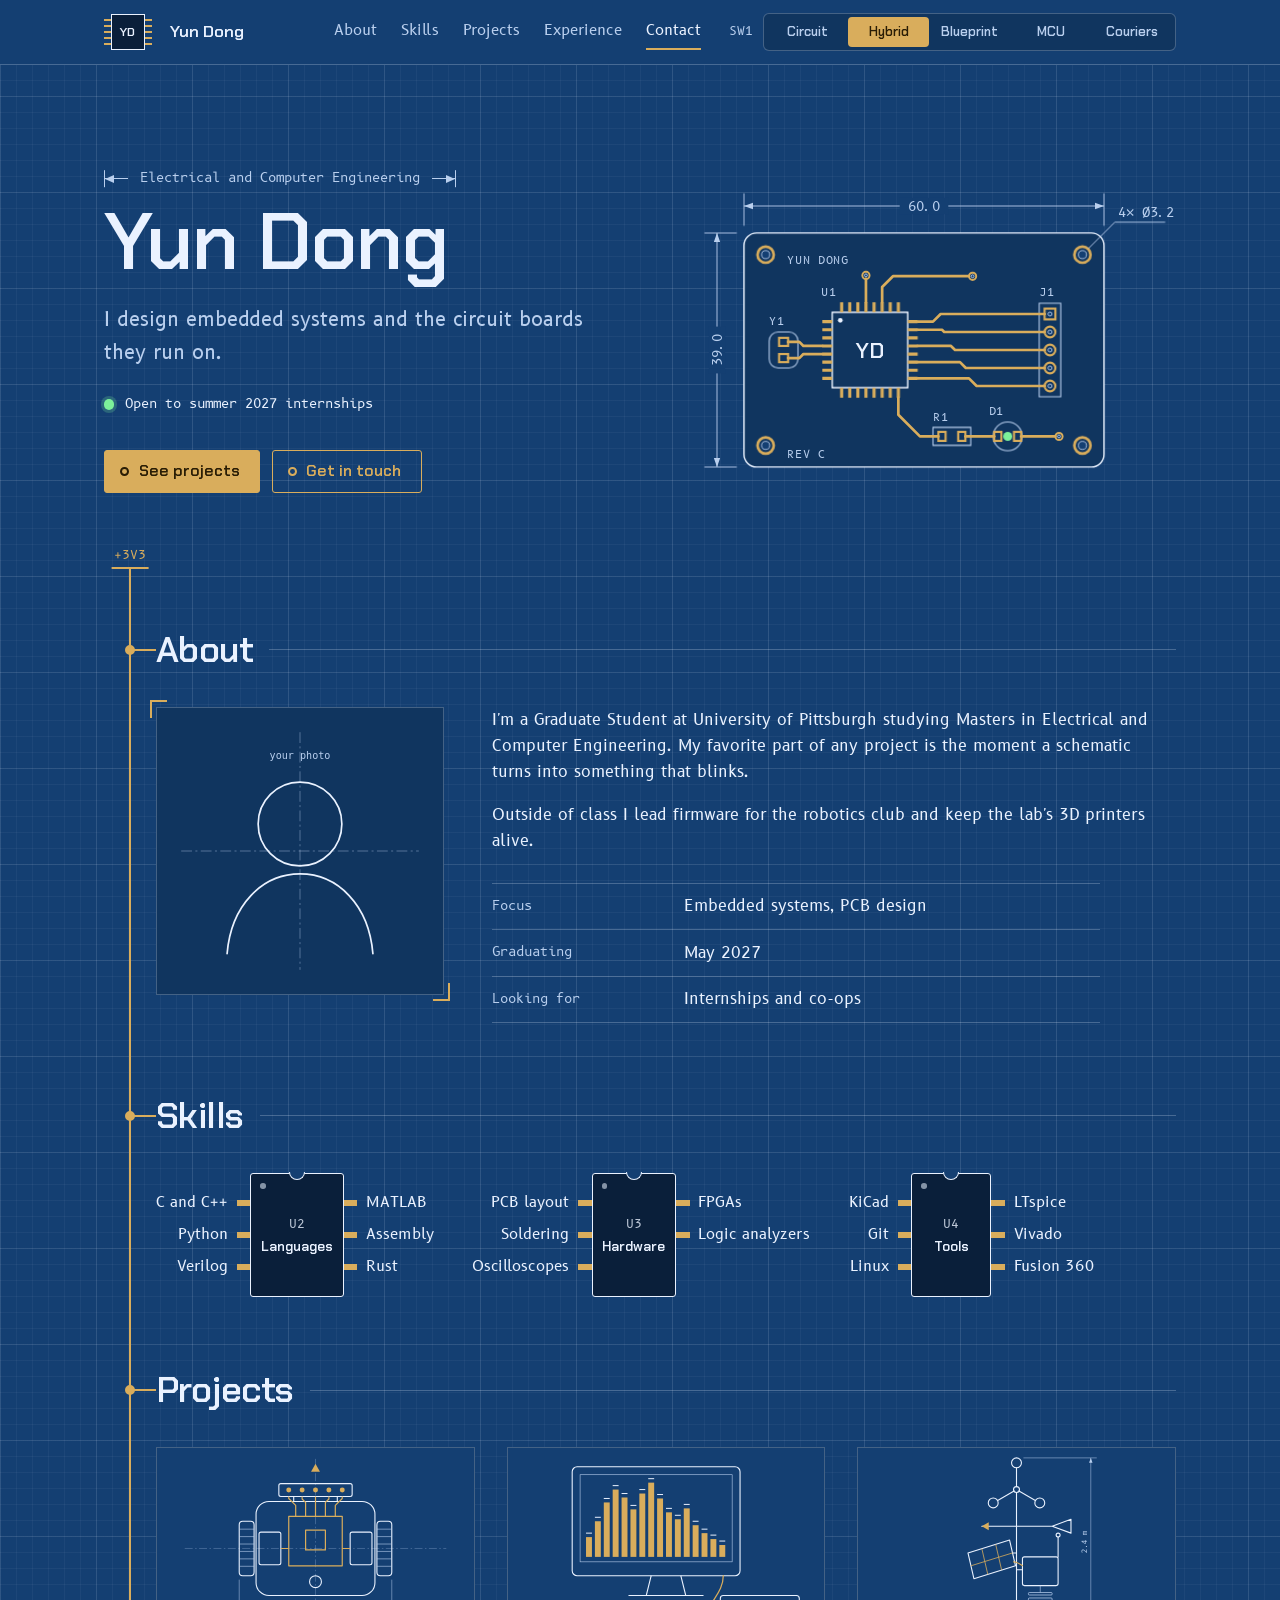
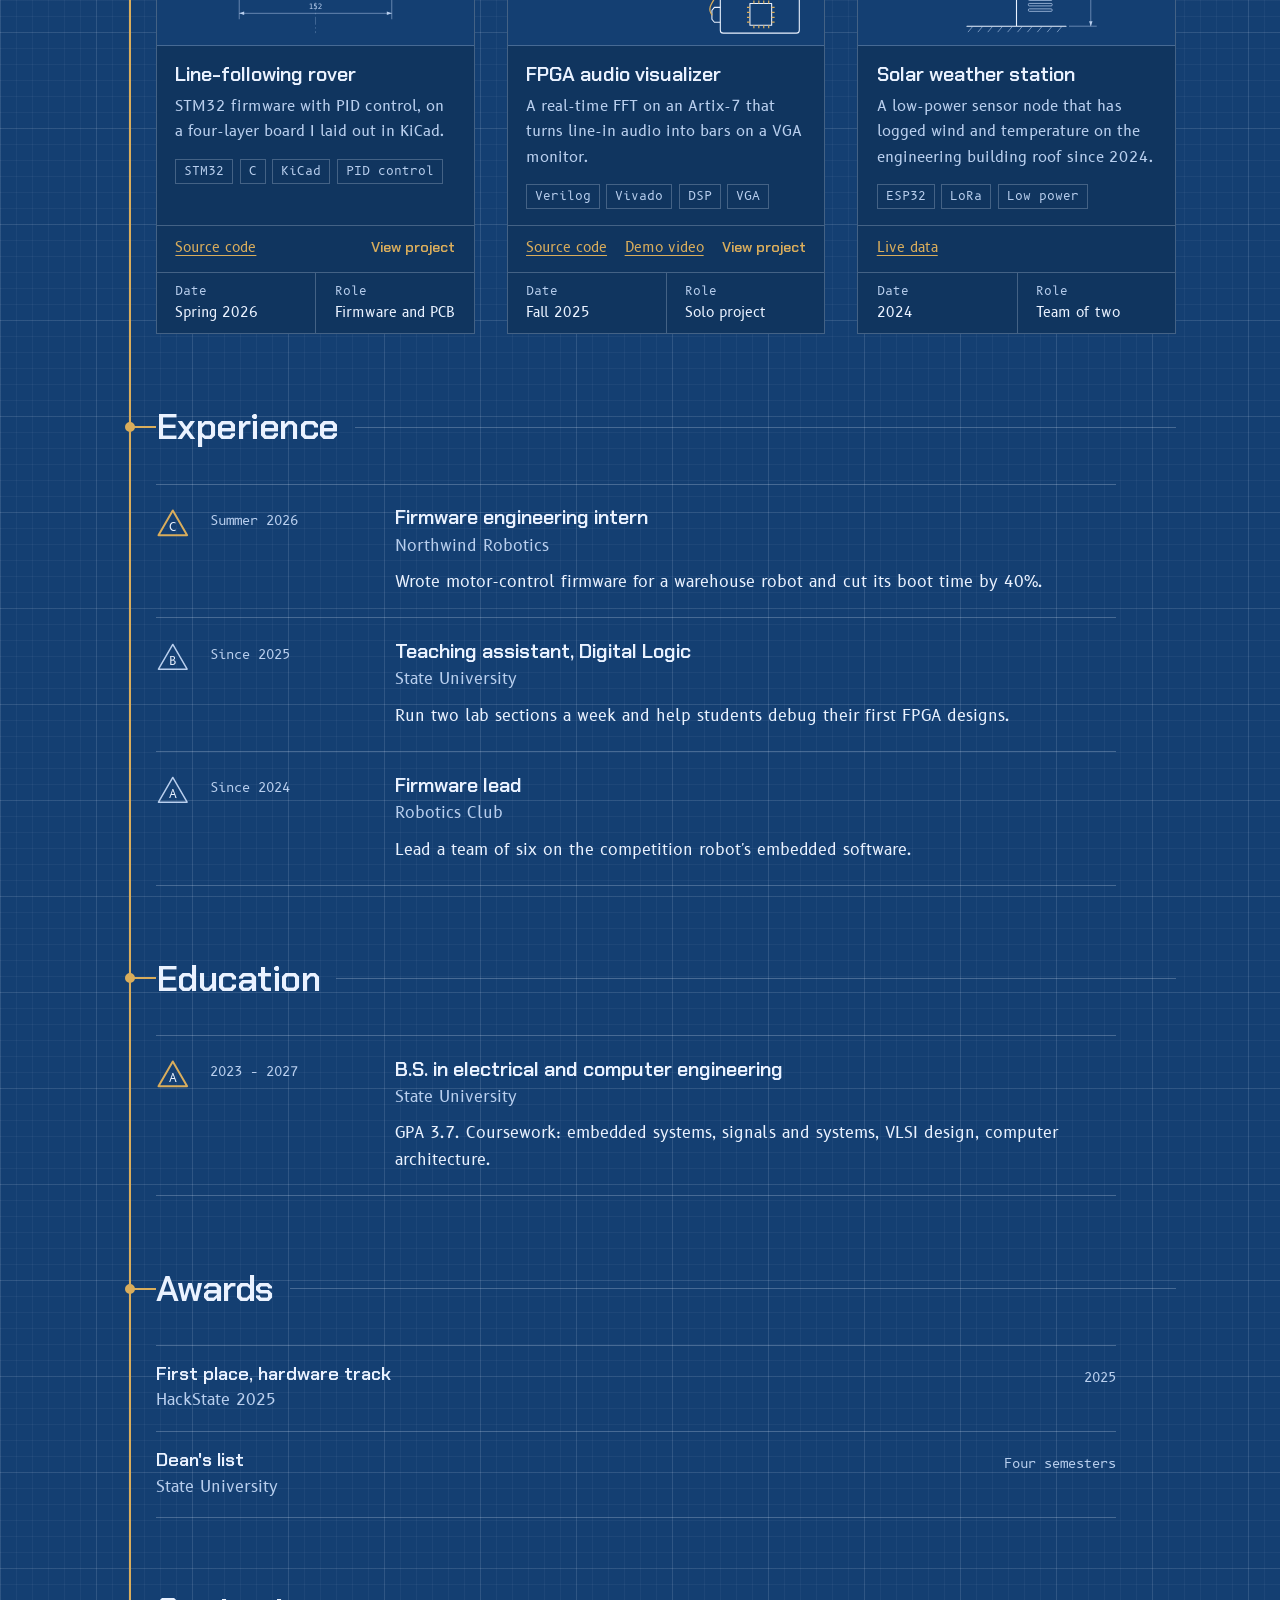
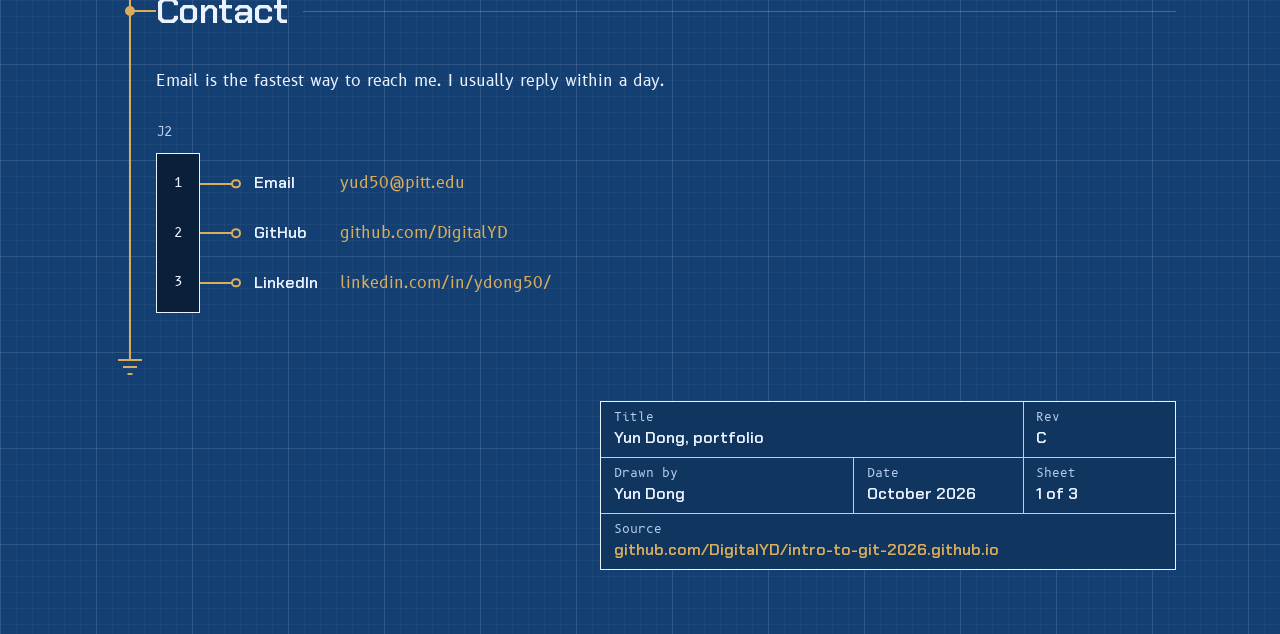
==== commit cbb860ba: "final push for git workshop" ====
--- a/portfolio/index.html
+++ b/portfolio/index.html
@@ -21,10 +21,11 @@
   </script>
 
   <!-- Fonts. Chakra Petch: headings. B612 and B612 Mono: hybrid and blueprint.
-       IBM Plex Sans and Mono: circuit board. Only the ones in use download. -->
+       IBM Plex Sans and Mono: circuit board, MCU, and Couriers. Only the ones
+       in use download. -->
   <link rel="preconnect" href="https://fonts.googleapis.com">
   <link rel="preconnect" href="https://fonts.gstatic.com" crossorigin>
-  <link rel="stylesheet" href="https://fonts.googleapis.com/css2?family=B612+Mono&family=B612:ital,wght@0,400;0,700;1,400&family=Chakra+Petch:wght@500;600&family=IBM+Plex+Mono&family=IBM+Plex+Sans:ital,wght@0,400;0,700;1,400&display=swap">
+  <link rel="stylesheet" href="https://fonts.googleapis.com/css2?family=B612+Mono&family=B612:ital,wght@0,400;0,700;1,400&family=Chakra+Petch:wght@500;600;700&family=IBM+Plex+Mono:wght@400;500&family=IBM+Plex+Sans:ital,wght@0,400;0,500;0,600;0,700;1,400&display=swap">
 
   <!-- Shared by every style -->
   <link rel="stylesheet" href="css/tokens.css">
@@ -37,6 +38,8 @@
   <link rel="stylesheet" href="css/themes/circuit.css" data-style="circuit">      <!-- STYLE: Circuit board -->
   <link rel="stylesheet" href="css/themes/hybrid.css" data-style="hybrid">        <!-- STYLE: Hybrid -->
   <link rel="stylesheet" href="css/themes/blueprint.css" data-style="blueprint">  <!-- STYLE: Blueprint -->
+  <link rel="stylesheet" href="css/themes/mcu.css" data-style="mcu">              <!-- STYLE: MCU -->
+  <link rel="stylesheet" href="css/themes/couriers.css" data-style="couriers">    <!-- STYLE: Couriers -->
 
   <!-- Your settings load here, before the page draws, so the right style
        is on from the first frame -->
@@ -77,5 +80,14 @@
 
   <!-- Build the page -->
   <script src="js/main.js"></script>
+
+  <!-- ===== STYLE PAGES: styles that are whole pages of their own =============
+       MCU and Couriers build their own page from your content when the switch
+       picks them. Deleting a style's files? Delete its lines here too.
+       Keep modes.js last: it starts whichever style is on. -->
+  <script src="js/modes/parts.js"></script>      <!-- STYLE: MCU -->
+  <script src="js/modes/mcu.js"></script>        <!-- STYLE: MCU -->
+  <script src="js/modes/couriers.js"></script>   <!-- STYLE: Couriers -->
+  <script src="js/modes/modes.js"></script>
 </body>
 </html>
--- a/portfolio/css/components.css
+++ b/portfolio/css/components.css
@@ -116,7 +116,7 @@
   }
 }
 
-/* The style switch: a three-position slide switch, labeled SW1 */
+/* The style switch: a slide switch with one position per style, labeled SW1 */
 .site-header__end {
   display: flex;
   flex-wrap: wrap;
@@ -194,6 +194,28 @@
 
 .switch__option.is-active span {
   color: var(--copper-ink);
+}
+
+/* Phones: the switch takes the full width, and five positions still fit */
+@media (max-width: 559px) {
+  .switch-wrap {
+    width: 100%;
+  }
+
+  .switch {
+    flex: 1;
+  }
+
+  .switch__option span {
+    padding: 0.32rem 0.2rem;
+    font-size: 0.72rem;
+  }
+}
+
+@media (max-width: 419px) {
+  .switch__ref {
+    display: none;
+  }
 }
 
 .switch__option:has(input:focus-visible) {
--- a/portfolio/css/themes/mcu.css
+++ b/portfolio/css/themes/mcu.css
@@ -0,0 +1,303 @@
+/* ==========================================================================
+   STYLE: MCU
+   You're the microcontroller in the middle of a circuit board. Every
+   section and project is a module floating around you. Click one and a
+   copper trace routes to it, it powers up, and its datasheet opens.
+
+   The board starts black. Visitors can switch it to green or purple with
+   the picker in the top bar (SITE.mcu in content/site.js controls both).
+
+   This file, js/modes/mcu.js, and js/modes/parts.js are the whole style.
+   To remove it:
+     1. Delete "mcu" from `themes` in content/site.js. That's enough.
+     2. To delete the files too: delete this file and its STYLE: MCU line in
+        index.html and in project.html, then delete js/modes/mcu.js and
+        js/modes/parts.js and their STYLE: MCU lines in index.html.
+   ========================================================================== */
+
+/* ---- 1. Board colors, one set per solder mask ----------------------------- */
+[data-theme="mcu"] {
+  --mask: #0c0f0e;
+  --mask-panel: #131816;
+  --mask-hatch: rgba(235, 231, 221, 0.03);
+  --silk: #ebe7dd;
+  --silk-soft: #bfc3bd;
+  --silk-dim: #8f958f;
+  --silk-faint: rgba(235, 231, 221, 0.14);
+  --cu-dim: #54442a;
+  --cu-on: #f1b44c;
+  --cu-glow: rgba(241, 180, 76, 0.45);
+  --signal: #62f0ff;
+  --signal-glow: rgba(98, 240, 255, 0.55);
+}
+
+[data-theme="mcu"][data-mask="green"] {
+  --mask: #0f4d2e;
+  --mask-panel: #0c4126;
+  --mask-hatch: rgba(47, 130, 86, 0.2);
+  --silk: #f4f1e6;
+  --silk-soft: #d3e2d7;
+  --silk-dim: #b8cfbf;
+  --silk-faint: rgba(244, 241, 230, 0.18);
+  --cu-dim: #2f8256;
+  --cu-on: #f2c25b;
+  --cu-glow: rgba(242, 194, 91, 0.5);
+  --signal: #ff4a3d;
+  --signal-glow: rgba(255, 74, 61, 0.6);
+}
+
+[data-theme="mcu"][data-mask="purple"] {
+  --mask: #3a1c5c;
+  --mask-panel: #311750;
+  --mask-hatch: rgba(120, 82, 163, 0.25);
+  --silk: #f3eefc;
+  --silk-soft: #ddd2f0;
+  --silk-dim: #c8b8e3;
+  --silk-faint: rgba(243, 238, 252, 0.18);
+  --cu-dim: #6a4893;
+  --cu-on: #f2c25b;
+  --cu-glow: rgba(242, 194, 91, 0.5);
+  --signal: #7cf29a;
+  --signal-glow: rgba(124, 242, 154, 0.55);
+}
+
+/* ---- 2. The usual style variables, made from the board colors ------------
+   Section content and project pages use these, so they match the board. */
+[data-theme="mcu"] {
+  --paper: var(--mask);
+  --paper-deep: color-mix(in srgb, var(--mask) 80%, #000);
+  --panel: var(--mask-panel);
+  --panel-edge: var(--cu-dim);
+  --ink: var(--silk);
+  --ink-soft: var(--silk-soft);
+  --ink-faint: var(--silk-faint);
+  --copper: var(--cu-on);
+  --copper-bright: #ffd27a;
+  --copper-ink: #2b2006;
+  --led: var(--signal);
+  --redline: #ff9a8a;
+
+  --page-texture: repeating-linear-gradient(45deg, var(--mask-hatch) 0 1px, transparent 1px 10px);
+  --page-texture-size: auto;
+
+  --chip-body: #151515;
+  --chip-edge: transparent;
+  --chip-ink: #e9e6dc;
+  --leg-size: 6px;
+
+  --rail-paint: var(--cu-on);
+  --rail-width: 3px;
+  --rail-label: "+3V3";
+  --rail-caps: block;
+  --junction-size: 14px;
+  --junction-fill: var(--mask);
+  --junction-edge: var(--cu-on);
+
+  --dim-lines: none;
+  --dim-ink: var(--cu-on);
+  --dim-case: uppercase;
+  --dim-tracking: 0.08em;
+  --dim-align: left;
+
+  --font-display: "Chakra Petch", "Bahnschrift", "Arial Narrow", sans-serif;
+  --font-body: "IBM Plex Sans", system-ui, -apple-system, "Segoe UI", Roboto, sans-serif;
+  --font-mono: "IBM Plex Mono", ui-monospace, "SF Mono", Menlo, Consolas, monospace;
+  --title-case: none;
+  --title-tracking: -0.01em;
+}
+
+/* ---- 3. The board page (built by js/modes/mcu.js) ------------------------- */
+html.has-mode[data-theme="mcu"],
+html.has-mode[data-theme="mcu"] body {
+  height: 100%;
+  overflow: hidden;
+}
+
+.mcu-mode {
+  position: fixed;
+  inset: 0;
+  color: var(--silk);
+  font-family: var(--font-body);
+  --mw: 224px;
+  --mh: 136px;
+}
+
+.mcu-svg {
+  position: absolute;
+  inset: 0;
+  width: 100%;
+  height: 100%;
+  overflow: visible;
+  pointer-events: none;
+}
+
+/* Parts drawn on the board */
+.mcu-mode .pt-pad { fill: none; stroke: var(--cu-on); stroke-width: 2.4; }
+.mcu-mode .pt-hole, .mcu-mode .pt-notch { fill: var(--mask); }
+.mcu-mode .pt-lead { fill: none; stroke: #b3bab6; stroke-width: 1.6; }
+.mcu-mode .pt-body { fill: #151515; stroke: #2c2c2c; stroke-width: 1; }
+.mcu-mode .pt-mark { fill: #8f9592; font: 500 5.4px var(--font-mono); }
+.mcu-mode .pt-mark--can { fill: #5d6366; }
+.mcu-mode .pt-label { fill: var(--silk); font: 500 9px var(--font-mono); opacity: 0.8; }
+.mcu-mode .pt-led-halo { fill: var(--signal); opacity: 0.3; }
+.mcu-mode .pt-led-dome { fill: var(--signal); }
+.mcu-mode .pt-led-shine { fill: #fff; opacity: 0.3; }
+.mcu-mode .pt-tab { fill: #aab1b4; }
+.mcu-mode .pt-pin { fill: #aeb4b2; }
+.mcu-mode .pt-dot { fill: #3a3a3a; }
+.mcu-mode .pt-hdr { fill: #1c1c1c; stroke: #333; stroke-width: 1; }
+.mcu-mode .pt-pinsq { fill: var(--cu-on); }
+.mcu-mode .pt-ecap-sleeve { fill: #1f3a5f; }
+.mcu-mode .pt-ecap-stripe { fill: none; stroke: #d6dde2; stroke-width: 4; }
+.mcu-mode .pt-ecap-top { fill: #a7b0b4; }
+.mcu-mode .pt-ecap-vent { stroke: #7d878d; stroke-width: 1.4; }
+.mcu-mode .pt-smdpad { fill: var(--cu-on); }
+.mcu-mode .pt-smd-r { fill: #161616; }
+.mcu-mode .pt-smd-c { fill: #b89a6a; }
+.mcu-mode .pt-can { fill: #b7bec1; stroke: #8f979a; stroke-width: 1; }
+.mcu-mode .pt-can-hi { fill: #d9dee0; }
+.mcu-mode .pt-via .pt-pad { stroke-width: 1.6; }
+.mcu-tr { fill: none; stroke: var(--cu-on); stroke-width: 2.6; stroke-linecap: round; stroke-linejoin: round; }
+.mcu-silk { fill: var(--silk-dim); font: 500 11px var(--font-mono); }
+
+/* Ratsnest lines, routed traces, and the current flowing in them */
+.mcu-rat { fill: none; stroke: var(--silk); stroke-width: 1.1; stroke-dasharray: 3 5; opacity: 0.5; animation: mcu-ants 1.2s linear infinite; }
+@keyframes mcu-ants { to { stroke-dashoffset: -16; } }
+.mcu-trace { fill: none; stroke: var(--cu-on); stroke-width: 3.4; stroke-linecap: round; stroke-linejoin: round; stroke-dasharray: 1; stroke-dashoffset: 1; opacity: 0; filter: drop-shadow(0 0 4px var(--cu-glow)); transition: stroke-dashoffset 0.4s var(--ease), opacity 0s 0.4s; }
+.mcu-trace.is-drawn { opacity: 1; stroke-dashoffset: 0; transition: stroke-dashoffset 0.8s var(--ease); }
+.mcu-flow, .mcu-rail-flow { fill: none; stroke: rgba(255, 251, 235, 0.88); stroke-width: 1.4; stroke-dasharray: 3 16; animation: mcu-flow 1s linear infinite; }
+.mcu-flow { opacity: 0; transition: opacity 0.2s; }
+.mcu-flow.is-on { opacity: 1; transition: opacity 0.3s 0.8s; }
+@keyframes mcu-flow { to { stroke-dashoffset: -19; } }
+.mcu-bus { fill: var(--silk-dim); font: 500 10.5px var(--font-mono); transition: fill 0.3s; }
+.mcu-bus.is-on { fill: var(--cu-on); }
+
+/* You: the chip in the middle */
+.mcu-chip { position: absolute; left: 50%; top: 50%; transform: translate(-50%, -50%); }
+.mcu-chip__svg { display: block; }
+.mcu-pin { fill: var(--cu-on); }
+.mcu-body { fill: #141414; stroke: #2b2b2b; stroke-width: 1.2; }
+.mcu-ring { fill: none; stroke: #222; stroke-width: 1; }
+.mcu-dot { fill: #303030; }
+.mcu-mark { position: absolute; display: grid; align-content: center; justify-items: center; gap: 4px; text-align: center; }
+.mcu-ref { margin: 0; color: #7d8380; font: 500 11px/1 var(--font-mono); }
+.mcu-name { max-width: 100%; margin: 0; color: #e6e4dc; font: 700 var(--name-size, 2rem)/1.02 var(--font-display); letter-spacing: 0.03em; text-transform: uppercase; overflow-wrap: normal; }
+.mcu-tag { margin: 0; color: #959b97; font: 500 var(--tag-size, 11px)/1.35 var(--font-mono); }
+.mcu-mark--tight .mcu-tag { display: none; }
+.mcu-open { position: relative; margin-top: 6px; padding: 0.4em 0.85em; border: 1px solid #3a3a3a; border-radius: 3px; background: transparent; color: var(--cu-on); font: 600 var(--open-size, 12px) var(--font-display); white-space: nowrap; cursor: pointer; }
+.mcu-open::after { content: ""; position: absolute; inset: calc(var(--chip-cover, 140px) * -1); }
+.mcu-chip:hover .mcu-open { border-color: var(--cu-on); }
+
+/* The modules floating around you */
+.mcu-mod { position: absolute; left: 0; top: 0; width: var(--mw); height: var(--mh); margin: calc(var(--mh) / -2) 0 0 calc(var(--mw) / -2); padding: 0; border: 0; background: none; color: var(--silk); font: inherit; text-align: left; cursor: grab; touch-action: none; }
+.mcu-mod.is-dragging { z-index: 5; cursor: grabbing; }
+.mcu-mod__body { position: absolute; inset: 0; display: grid; grid-template-rows: auto 1fr auto; gap: 6px; padding: 11px 13px 10px; border: 1px solid var(--silk-faint); border-radius: 8px; background: var(--mask-panel); animation: mcu-bob 7s ease-in-out infinite; animation-delay: var(--ph, 0s); transition: border-color 0.3s, box-shadow 0.3s, background-color 0.4s; }
+@keyframes mcu-bob { 0%, 100% { transform: translate(0, 0); } 50% { transform: translate(var(--bx, 4px), var(--by, -6px)); } }
+@keyframes mcu-bob-v { 0%, 100% { transform: translate(0, 0); } 50% { transform: translate(0, var(--by, -6px)); } }
+.mcu-mod.is-routing .mcu-mod__body, .mcu-mod.is-dragging .mcu-mod__body { animation-play-state: paused; }
+.mcu-mod:hover .mcu-mod__body { border-color: var(--silk-dim); }
+.mcu-mod.is-on .mcu-mod__body { border-color: var(--cu-on); box-shadow: 0 0 0 1px var(--cu-on), 0 0 18px var(--cu-glow); }
+.mcu-mod__top { display: flex; align-items: center; justify-content: space-between; color: var(--silk-dim); font: 500 11px/1 var(--font-mono); }
+.mcu-mod__led { width: 8px; height: 8px; border-radius: 50%; background: rgba(255, 255, 255, 0.12); transition: background 0.3s, box-shadow 0.3s; }
+.mcu-mod.is-on .mcu-mod__led { background: var(--signal); box-shadow: 0 0 8px var(--signal-glow); }
+.mcu-mod__mid { display: flex; align-items: center; gap: 11px; min-height: 0; }
+.mcu-mod__art { flex: none; display: grid; place-items: center; width: 58px; height: 42px; overflow: hidden; border-radius: 3px; background: rgba(0, 0, 0, 0.22); }
+.mcu-mod__art img { width: 100%; height: 100%; object-fit: cover; }
+.mcu-mod__art svg { width: 100%; height: 100%; }
+.mcu-mod__title { display: -webkit-box; overflow: hidden; font: 600 15px/1.15 var(--font-display); -webkit-box-orient: vertical; -webkit-line-clamp: 2; }
+.mcu-mod__sub { display: block; margin-top: 2px; color: var(--silk-dim); font: 500 11px/1.3 var(--font-mono); }
+.mcu-mod__state { color: var(--silk-dim); font: 500 10.5px/1 var(--font-mono); }
+.mcu-mod__state::after { content: "Click to connect"; }
+.mcu-mod.is-on .mcu-mod__state { color: var(--cu-on); }
+.mcu-mod.is-on .mcu-mod__state::after { content: "Connected on " attr(data-bus); }
+.mcu-mod__hdr { position: absolute; width: 28px; height: 11px; border: 1px solid #333; border-radius: 2px; background: #1b1b1b; }
+.mcu-mod__hdr::before { content: ""; position: absolute; inset: 3px 4px; background: repeating-linear-gradient(90deg, var(--cu-dim) 0 3.5px, transparent 3.5px 7.5px); }
+.mcu-mod.is-on .mcu-mod__hdr::before { background: repeating-linear-gradient(90deg, var(--cu-on) 0 3.5px, transparent 3.5px 7.5px); }
+.mcu-mod[data-edge="bottom"] .mcu-mod__hdr { left: 50%; bottom: -6px; transform: translateX(-50%); }
+.mcu-mod[data-edge="top"] .mcu-mod__hdr { left: 50%; top: -6px; transform: translateX(-50%); }
+.mcu-mod[data-edge="left"] .mcu-mod__hdr { top: 50%; left: -14px; transform: translateY(-50%) rotate(90deg); }
+.mcu-mod[data-edge="right"] .mcu-mod__hdr { top: 50%; right: -14px; transform: translateY(-50%) rotate(90deg); }
+.mcu-art-board { fill: #1b1b1b; stroke: #333; }
+.mcu-art-lens1 { fill: #0b0b0b; stroke: #555; stroke-width: 1.5; }
+.mcu-art-lens2 { fill: #18233a; stroke: #3a4a6a; stroke-width: 1; }
+.mcu-art-shine { fill: #fff; opacity: 0.5; }
+.mcu-art-ant { fill: none; stroke: var(--cu-on); stroke-width: 2; }
+.mcu-art-screen { fill: #0b1314; stroke: rgba(98, 240, 255, 0.45); }
+.mcu-art-text { stroke: var(--signal); stroke-width: 2; stroke-linecap: round; opacity: 0.8; }
+
+/* Top bar, reset switch, and hint */
+.mcu-bar { position: absolute; top: 0; left: 0; right: 0; z-index: 10; display: flex; flex-wrap: wrap; align-items: center; gap: 8px 18px; min-height: 56px; padding: 8px 18px; border-bottom: 1px solid var(--silk-faint); background: color-mix(in srgb, var(--mask) 88%, transparent); }
+.mcu-bar__name { margin: 0 auto 0 0; color: var(--silk-dim); font: 500 12px var(--font-mono); }
+.mcu-online { display: inline-flex; align-items: center; gap: 8px; margin: 0; color: var(--silk-dim); font: 500 12px var(--font-mono); }
+.mcu-online__glass { padding: 2px 4px; border: 1px solid #2a2a2a; border-radius: 3px; background: #0b0b0b; }
+.mcu-seg { display: block; width: auto; height: 26px; }
+.mcu-mode .ss-seg { fill: rgba(255, 255, 255, 0.06); transition: fill 0.12s; }
+.mcu-mode .ss-seg.on { fill: var(--signal); filter: drop-shadow(0 0 3px var(--signal-glow)); }
+.mcu-btn { padding: 7px 13px; border: 1.5px solid var(--cu-on); border-radius: 3px; background: transparent; color: var(--cu-on); font: 600 13px/1 var(--font-display); white-space: nowrap; cursor: pointer; }
+.mcu-btn:hover, .mcu-btn--fill { background: var(--cu-on); color: #2b2006; }
+.mcu-mask { display: flex; align-items: center; gap: 8px; margin: 0; padding: 0; border: 0; }
+.mcu-mask__label { color: var(--silk-dim); font: 500 11.5px var(--font-mono); }
+.mcu-mask label { position: relative; width: 16px; height: 16px; border: 1px solid rgba(255, 255, 255, 0.35); border-radius: 50%; background: var(--sw); }
+.mcu-mask input { position: absolute; inset: -5px; margin: 0; opacity: 0; cursor: pointer; }
+.mcu-mask label:has(input:checked) { box-shadow: 0 0 0 2px var(--mask), 0 0 0 3.5px var(--cu-on); }
+.mcu-mask label:has(input:focus-visible) { outline: 2px solid var(--cu-on); outline-offset: 4px; }
+.mcu-reset { position: absolute; z-index: 4; display: grid; justify-items: center; gap: 3px; padding: 0; border: 0; background: none; color: var(--silk-dim); font: 500 10px var(--font-mono); cursor: pointer; transform: translate(-50%, -50%); }
+.mcu-reset__cap { width: 26px; height: 26px; border-radius: 3px; background: radial-gradient(circle, #1a1a1a 0 6px, #4a4a4a 6.5px 7.5px, #2a2a2a 8px); box-shadow: inset 0 0 0 2px #3a3a3a; }
+.mcu-reset:active .mcu-reset__cap { transform: scale(0.94); }
+.mcu-hint { position: absolute; left: 50%; bottom: 16px; z-index: 6; max-width: min(92vw, 640px); margin: 0; padding: 7px 14px; border: 1px solid var(--silk-faint); border-radius: 999px; background: color-mix(in srgb, var(--mask) 85%, #000); color: var(--silk); font: 500 12.5px/1.4 var(--font-mono); text-align: center; transform: translateX(-50%); }
+
+/* The datasheet that opens for a connected module */
+.mcu-ds { position: fixed; top: 0; right: 0; bottom: 0; z-index: 40; width: min(540px, 100vw); overflow-y: auto; border-left: 2px solid var(--cu-on); background: var(--mask-panel); transform: translateX(102%); visibility: hidden; transition: transform 0.35s var(--ease), visibility 0s 0.35s; }
+.mcu-ds.is-open { transform: none; visibility: visible; transition: transform 0.35s var(--ease); }
+.mcu-ds__head { position: sticky; top: 0; z-index: 2; display: grid; grid-template-columns: minmax(0, 1fr) auto; gap: 2px 12px; padding: 18px 24px 14px; border-bottom: 1px solid var(--silk-faint); background: var(--mask-panel); }
+.mcu-ds__ref { margin: 0; color: var(--cu-on); font: 500 12px var(--font-mono); }
+.mcu-ds__actions { grid-column: 2; grid-row: 1 / span 3; display: flex; align-items: start; gap: 8px; }
+.mcu-ds__title { grid-column: 1; margin: 0; outline: none; font-size: 1.8rem; }
+.mcu-ds__sub { grid-column: 1; margin: 2px 0 0; color: var(--silk-dim); font: 500 12px var(--font-mono); }
+.mcu-ds__body { padding: 22px 24px 48px; }
+.mcu-ds__body > * + * { margin-top: 1.25rem; }
+.mcu-ds__tagline { color: var(--cu-on); font: 500 12.5px/1.4 var(--font-mono); letter-spacing: 0.06em; text-transform: uppercase; }
+.mcu-ds__intro { font-size: 1.08rem; }
+.mcu-ds__lead { font-size: 1.05rem; }
+.mcu-ds__figure { margin: 0; }
+.mcu-ds__figure .media, .mcu-ds__figure img { display: block; width: 100%; border-radius: 6px; }
+.mcu-ds__part { padding-top: 1.25rem; border-top: 1px solid var(--silk-faint); }
+.mcu-ds__heading { margin: 0 0 0.9rem; color: var(--silk-dim); font: 500 12px var(--font-mono); letter-spacing: 0.08em; text-transform: uppercase; }
+/* Section content is laid out for a full page. In the narrow datasheet,
+   everything stacks in one column. */
+.mcu-ds .about { grid-template-columns: minmax(0, 1fr); }
+.mcu-ds .about__photo { width: min(100%, 14rem); }
+.mcu-ds .revs, .mcu-ds .items { max-width: none; }
+
+/* ---- 4. Short screens, like a phone on its side --------------------------
+   js/modes/mcu.js adds is-compact when there's no room for the ring: the
+   modules line up in a column on each side of the chip, and the reset
+   switch moves into the top bar. */
+@keyframes mcu-bob-h { 0%, 100% { transform: translate(0, 0); } 50% { transform: translate(var(--bx, 4px), 0); } }
+.mcu-bar [data-reset] { display: none; }
+.mcu-mode.is-compact .mcu-bar [data-reset] { display: inline-block; }
+.mcu-mode.is-compact .mcu-reset { display: none; }
+.mcu-mode.is-compact .mcu-mod__art, .mcu-mode.is-compact .mcu-mod__sub { display: none; }
+.mcu-mode.is-compact .mcu-mod__body { gap: 2px; padding: 6px 10px; animation-name: mcu-bob-h; }
+.mcu-mode.is-compact .mcu-mod__title { font-size: 13px; -webkit-line-clamp: 1; }
+.mcu-mode.is-compact .mcu-mod__state { font-size: 9.5px; }
+
+/* ---- 5. Phones and tablets ----------------------------------------------- */
+@media (max-width: 759px) {
+  .mcu-mode { --mw: 118px; --mh: 76px; }
+  .mcu-mod__body { gap: 3px; padding: 8px 10px; animation-name: mcu-bob-v; }
+  .mcu-mod__art, .mcu-mod__sub { display: none; }
+  .mcu-mod__title { font-size: 13px; }
+  .mcu-mod__state { font-size: 9.5px; }
+  .mcu-mod__state::after { content: "Tap to connect"; }
+  .mcu-mod.is-on .mcu-mod__state::after { content: attr(data-bus); }
+  .mcu-bar { gap: 6px 10px; padding: 6px 10px; }
+  .mcu-bar__name, .mcu-mask__label, .mcu-online__label { display: none; }
+  .mcu-online { margin-right: auto; }
+  .mcu-ds { top: auto; left: 0; width: 100%; height: 84vh; border-top: 2px solid var(--cu-on); border-left: 0; border-radius: 12px 12px 0 0; transform: translateY(102%); }
+  .mcu-hint { bottom: 10px; font-size: 11px; }
+}
+
+@media (prefers-reduced-motion: reduce) {
+  .mcu-mode *, .mcu-mode *::before, .mcu-mode *::after { animation: none !important; transition: none !important; }
+}
--- a/portfolio/css/themes/couriers.css
+++ b/portfolio/css/themes/couriers.css
@@ -0,0 +1,232 @@
+/* ==========================================================================
+   STYLE: COURIERS
+   The page opens like a normal portfolio: your photo and a description.
+   Pick a section and a courier brings it: a drone, an RC car, a robot, or
+   a radio tower. It drops off the new page and carries the old one away.
+
+   This file and js/modes/couriers.js are the whole style.
+   To remove it:
+     1. Delete "couriers" from `themes` in content/site.js. That's enough.
+     2. To delete the files too: delete this file and its STYLE: Couriers
+        line in index.html and in project.html, then delete
+        js/modes/couriers.js and its STYLE: Couriers line in index.html.
+   ========================================================================== */
+
+/* ---- 1. Colors ------------------------------------------------------------ */
+[data-theme="couriers"] {
+  --cr-bg: #0c0f0e;
+  --cr-grid: rgba(235, 231, 221, 0.035);
+  --cr-panel: #131816;
+  --cr-line: rgba(235, 231, 221, 0.13);
+  --cr-text: #ebe7dd;
+  --cr-dim: #8f958f;
+  --cr-gold: #f1b44c;
+  --cr-gold-ink: #241a06;
+  --cr-cyan: #62f0ff;
+  --cr-cyan-glow: rgba(98, 240, 255, 0.5);
+  --cr-body: #1c2220;                       /* courier bodies */
+  --cr-edge: #3a423e;
+  --cr-metal: #5c6561;
+  --cr-floor-h: 28px;                       /* height of the delivery floor */
+
+  /* ---- 2. The usual style variables. Section content and project pages use these. */
+  --paper: var(--cr-bg);
+  --paper-deep: #080a09;
+  --panel: var(--cr-panel);
+  --panel-edge: #2a302d;
+  --ink: var(--cr-text);
+  --ink-soft: #bfc3bd;
+  --ink-faint: var(--cr-line);
+  --copper: var(--cr-gold);
+  --copper-bright: #ffd27a;
+  --copper-ink: var(--cr-gold-ink);
+  --led: var(--cr-cyan);
+  --redline: #ff9a8a;
+
+  --page-texture: linear-gradient(var(--cr-grid) 1px, transparent 1px), linear-gradient(90deg, var(--cr-grid) 1px, transparent 1px);
+  --page-texture-size: 32px 32px;
+
+  --chip-body: #151515;
+  --chip-edge: transparent;
+  --chip-ink: #e9e6dc;
+  --leg-size: 6px;
+
+  --rail-paint: var(--cr-gold);
+  --rail-width: 3px;
+  --rail-label: "+5V";
+  --rail-caps: block;
+  --junction-size: 14px;
+  --junction-fill: var(--cr-bg);
+  --junction-edge: var(--cr-gold);
+
+  --dim-lines: none;
+  --dim-ink: var(--cr-gold);
+  --dim-case: uppercase;
+  --dim-tracking: 0.08em;
+  --dim-align: left;
+
+  --font-display: "Chakra Petch", "Bahnschrift", "Arial Narrow", sans-serif;
+  --font-body: "IBM Plex Sans", system-ui, -apple-system, "Segoe UI", Roboto, sans-serif;
+  --font-mono: "IBM Plex Mono", ui-monospace, "SF Mono", Menlo, Consolas, monospace;
+  --title-case: none;
+  --title-tracking: -0.01em;
+}
+
+/* ---- 3. Header and menu (built by js/modes/couriers.js) ------------------- */
+.cr-mode { min-height: 100vh; color: var(--cr-text); }
+.cr-mode .cr-ico { fill: none; stroke: currentColor; stroke-width: 1.4; stroke-linecap: round; stroke-linejoin: round; }
+.cr-top { position: relative; z-index: 20; border-bottom: 1px solid var(--cr-line); background: color-mix(in srgb, var(--cr-bg) 90%, transparent); }
+@media (min-width: 760px) {
+  .cr-top { position: sticky; top: 0; backdrop-filter: blur(8px); }
+}
+.cr-top__row { display: flex; flex-wrap: wrap; align-items: center; gap: 10px 20px; max-width: var(--page-max); margin: 0 auto; padding: 10px var(--gutter) 0; }
+.cr-top__tools { display: flex; flex-wrap: wrap; align-items: center; justify-content: flex-end; gap: 10px 16px; margin-left: auto; }
+.cr-menu { max-width: var(--page-max); margin: 0 auto; padding: 4px calc(var(--gutter) - 10px) 8px; overflow-x: auto; scrollbar-width: none; }
+.cr-menu ul { display: flex; gap: 4px; margin: 0; padding: 0; list-style: none; }
+.cr-menu a { display: inline-flex; align-items: center; gap: 8px; padding: 8px 12px; border-radius: 6px; color: var(--cr-dim); font: 600 14px var(--font-display); text-decoration: none; white-space: nowrap; }
+.cr-menu a:hover { background: rgba(255, 255, 255, 0.05); color: var(--cr-text); }
+.cr-menu a[aria-current="page"] { background: rgba(241, 180, 76, 0.1); color: var(--cr-gold); }
+.cr-menu .cr-ico { width: 20px; height: 14px; }
+.cr-deliveries { display: inline-flex; align-items: center; gap: 8px; padding: 6px 12px; border: 1px solid var(--cr-line); border-radius: 999px; background: none; color: var(--cr-dim); font: 500 12px var(--font-mono); white-space: nowrap; cursor: pointer; }
+.cr-deliveries__dot { width: 8px; height: 8px; border-radius: 50%; background: var(--cr-cyan); box-shadow: 0 0 8px var(--cr-cyan-glow); }
+.cr-deliveries[aria-pressed="false"] .cr-deliveries__dot { background: #454b48; box-shadow: none; }
+
+/* ---- 4. Home: your photo and description ------------------------------------- */
+.cr-page { max-width: var(--page-max); margin: 0 auto; padding: 52px var(--gutter) 140px; }
+.cr-home { display: grid; grid-template-columns: minmax(220px, 360px) minmax(0, 1fr); gap: clamp(2rem, 5vw, 3.5rem); align-items: center; }
+.cr-home--no-photo { grid-template-columns: minmax(0, 1fr); }
+.cr-home__photo { margin: 0; }
+.cr-home__photo img { display: block; width: 100%; aspect-ratio: 4 / 5; object-fit: cover; }
+.cr-hello { margin: 0 0 8px; color: var(--cr-gold); font: 500 13px var(--font-mono); letter-spacing: 0.08em; text-transform: uppercase; }
+.cr-name { margin: 0; outline: none; font: 700 clamp(2.6rem, 6vw, 4.4rem)/1 var(--font-display); }
+.cr-tagline { margin: 12px 0 20px; color: var(--cr-dim); font: 500 15px var(--font-mono); }
+.cr-intro { max-width: 60ch; font-size: 1.1rem; }
+.cr-home .status { margin-top: 1rem; }
+.cr-home .pads { margin-top: 1.25rem; }
+.cr-crew { margin-top: 30px; padding-top: 18px; border-top: 1px solid var(--cr-line); }
+.cr-crew__title { margin: 0 0 12px; color: var(--cr-dim); font: 500 13px var(--font-mono); }
+.cr-crew ul { display: grid; grid-template-columns: repeat(auto-fill, minmax(200px, 1fr)); gap: 8px; margin: 0; padding: 0; list-style: none; }
+.cr-crew a { display: flex; align-items: center; gap: 10px; padding: 9px 12px; border: 1px solid var(--cr-line); border-radius: 8px; color: var(--cr-text); font-size: 14px; text-decoration: none; }
+.cr-crew a:hover { border-color: var(--cr-gold); }
+.cr-crew .cr-ico { flex: none; width: 24px; height: 17px; color: var(--cr-cyan); }
+.cr-crew small { display: block; color: var(--cr-dim); font: 500 11.5px var(--font-mono); }
+.cr-more { margin-top: 56px; }
+.cr-part { margin-top: 48px; scroll-margin-top: 130px; }
+.cr-part__title { margin: 0 0 20px; font-size: var(--step-2); }
+
+/* ---- 5. Section pages ---------------------------------------------------- */
+.cr-tag { display: inline-flex; align-items: center; gap: 8px; margin: 0; padding: 4px 12px; border: 1px solid var(--cr-line); border-radius: 999px; color: var(--cr-dim); font: 500 12px var(--font-mono); }
+.cr-tag .cr-ico { width: 20px; height: 14px; color: var(--cr-cyan); }
+.cr-title { margin: 16px 0 28px; outline: none; font: 700 clamp(2.3rem, 5vw, 3.5rem)/1.02 var(--font-display); }
+
+/* ---- 6. Delivery dock: floor, packages, status message ------------------------ */
+.cr-dock { position: fixed; inset: 0; z-index: 30; overflow: hidden; pointer-events: none; }
+.cr-floor { position: absolute; left: 0; right: 0; bottom: 0; height: var(--cr-floor-h); border-top: 1px solid var(--cr-line); background: linear-gradient(#151b19, #0a0d0c); transform: translateY(105%); transition: transform 0.3s var(--ease); }
+.cr-floor::before { content: ""; position: absolute; left: 0; right: 0; top: 0; height: 6px; background: repeating-linear-gradient(-45deg, var(--cr-gold) 0 10px, #111 10px 20px); opacity: 0.8; }
+.cr-floor__pad { position: absolute; left: 50%; top: 9px; width: 150px; height: 12px; margin-left: -75px; border: 2px solid var(--cr-gold); border-radius: 50%; opacity: 0.55; }
+.cr-dock.is-active .cr-floor { transform: none; }
+.cr-crate { position: absolute; left: 0; top: 0; z-index: 3; border: 1.5px solid #4a4434; border-radius: 4px; background: linear-gradient(#2e2a22, #1d1a15); box-shadow: inset 0 0 0 3px rgba(0, 0, 0, 0.25); opacity: 0; }
+.cr-crate::before, .cr-crate::after { content: ""; position: absolute; width: 12px; height: 12px; border: 2px solid var(--cr-gold); }
+.cr-crate::before { left: 4px; top: 4px; border-right: 0; border-bottom: 0; }
+.cr-crate::after { right: 4px; bottom: 4px; border-top: 0; border-left: 0; }
+.cr-crate__label { position: absolute; left: 12px; right: 12px; top: 12px; overflow: hidden; padding: 3px 6px; border-radius: 2px; background: var(--cr-gold); color: var(--cr-gold-ink); font: 700 11px/1.2 var(--font-display); letter-spacing: 0.06em; text-overflow: ellipsis; text-transform: uppercase; white-space: nowrap; }
+.cr-crate__code { position: absolute; left: 12px; bottom: 11px; width: 44px; height: 13px; background: repeating-linear-gradient(90deg, #ebe7dd 0 2px, transparent 2px 3px, #ebe7dd 3px 4px, transparent 4px 7px); opacity: 0.6; }
+.cr-crate__id { position: absolute; right: 12px; bottom: 9px; color: var(--cr-dim); font: 500 10px var(--font-mono); }
+.cr-transit { position: fixed; left: 50%; top: 42%; z-index: 5; display: flex; align-items: center; gap: 12px; margin: 0; color: var(--cr-dim); font: 500 14px var(--font-mono); white-space: nowrap; transform: translate(-50%, -50%); }
+.cr-transit[hidden] { display: none; }
+.cr-transit .cr-ico { width: 28px; height: 20px; color: var(--cr-cyan); }
+.cr-transit__dots::after { content: ""; animation: cr-dots 1.2s steps(4) infinite; }
+@keyframes cr-dots { 0% { content: ""; } 25% { content: "."; } 50% { content: ".."; } 75% { content: "..."; } }
+
+/* ---- 7. Couriers: drone, RC car, robot, radio tower ----------------------------- */
+.cr-courier { position: absolute; left: 0; top: 0; z-index: 2; }
+.cr-courier svg { display: block; width: 100%; height: 100%; overflow: visible; transition: transform 0.35s var(--ease); }
+@keyframes cr-spin { to { transform: rotate(360deg); } }
+@keyframes cr-blink { 50% { opacity: 0.2; } }
+/* Drone */
+.cr-courier .d-prop { fill: rgba(205, 214, 210, 0.55); transform-box: fill-box; transform-origin: center; animation: cr-prop 0.08s linear infinite alternate; }
+.cr-courier .d-prop--2 { animation-delay: -0.04s; }
+@keyframes cr-prop { to { transform: scaleX(0.15); } }
+.cr-courier .d-motor { fill: #262b29; }
+.cr-courier .d-cap, .cr-courier .d-stripe { fill: var(--cr-gold); }
+.cr-courier .d-arm { stroke: #2f3532; stroke-width: 5; stroke-linecap: round; }
+.cr-courier .d-body { fill: var(--cr-body); stroke: var(--cr-edge); stroke-width: 1.2; }
+.cr-courier .d-led { fill: var(--cr-cyan); animation: cr-blink 1s steps(2) infinite; }
+.cr-courier .d-cam { fill: #111; stroke: #444; stroke-width: 1.2; }
+.cr-courier .d-lens { fill: var(--cr-cyan); }
+.cr-courier .d-skid { fill: none; stroke: #3a413e; stroke-width: 3; stroke-linecap: round; }
+.cr-courier .d-winch { fill: #2a2f2d; }
+.cr-courier .d-cable { stroke: var(--cr-gold); stroke-width: 1.5; }
+.cr-courier .d-hook { fill: none; stroke: var(--cr-gold); stroke-width: 2; stroke-linecap: round; }
+.cr-courier.tilt-left svg { transform: rotate(-6deg); }
+.cr-courier.tilt-right svg { transform: rotate(6deg); }
+/* RC car */
+.cr-courier .c-whip { stroke: var(--cr-metal); stroke-width: 1.6; }
+.cr-courier .c-tip { fill: var(--cr-cyan); }
+.cr-courier .c-ant { transform-box: fill-box; transform-origin: 100% 100%; animation: cr-wobble 0.5s ease-in-out infinite alternate; }
+@keyframes cr-wobble { from { transform: rotate(-5deg); } to { transform: rotate(7deg); } }
+.cr-courier .c-rail { stroke: var(--cr-metal); stroke-width: 3; stroke-linecap: round; }
+.cr-courier .c-bed { fill: #2a2f2d; stroke: var(--cr-edge); }
+.cr-courier .c-cab { fill: var(--cr-body); stroke: var(--cr-edge); stroke-width: 1.2; }
+.cr-courier .c-glass { fill: rgba(98, 240, 255, 0.18); stroke: rgba(98, 240, 255, 0.5); }
+.cr-courier .c-chassis { fill: #222826; }
+.cr-courier .c-stripe { fill: var(--cr-gold); }
+.cr-courier .c-light { fill: var(--cr-cyan); }
+.cr-courier .c-tire { fill: #121514; stroke: #2c312f; stroke-width: 5; stroke-dasharray: 3 2.4; }
+.cr-courier .c-hub { fill: var(--cr-gold); }
+.cr-courier .c-spoke { stroke: #1a1a1a; stroke-width: 2; }
+.cr-courier .wheel { transform-box: fill-box; transform-origin: center; }
+.cr-courier.is-driving .wheel { animation: cr-spin 0.35s linear infinite; }
+.cr-courier.is-reversing .wheel { animation: cr-spin 0.35s linear infinite reverse; }
+/* Robot */
+.cr-courier .r-ant { stroke: var(--cr-metal); stroke-width: 2; }
+.cr-courier .r-tip { fill: var(--cr-gold); }
+.cr-courier .r-head, .cr-courier .r-body { fill: var(--cr-body); stroke: var(--cr-edge); stroke-width: 1.2; }
+.cr-courier .r-visor { fill: #0b1314; stroke: rgba(98, 240, 255, 0.5); }
+.cr-courier .r-eye { fill: var(--cr-cyan); transform-box: fill-box; transform-origin: center; animation: cr-look 3.2s infinite; }
+@keyframes cr-look { 0%, 92%, 100% { transform: none; } 95% { transform: scaleY(0.1); } }
+.cr-courier .r-neck { fill: #2a302d; }
+.cr-courier .r-panel { stroke: var(--cr-edge); stroke-width: 2; stroke-linecap: round; }
+.cr-courier .r-led { fill: var(--cr-cyan); animation: cr-blink 1.4s steps(2) infinite; }
+.cr-courier .r-arm { fill: none; stroke: var(--cr-metal); stroke-width: 6; stroke-linecap: round; stroke-linejoin: round; }
+.cr-courier .r-claw { fill: none; stroke: var(--cr-gold); stroke-width: 3; stroke-linecap: round; }
+.cr-courier .r-track { fill: #151817; stroke: #2e3431; stroke-width: 2; }
+.cr-courier .r-wheel { fill: #232826; stroke: var(--cr-gold); stroke-width: 1.5; }
+.cr-courier .r-tread { fill: none; stroke: #4a514d; stroke-width: 3; stroke-dasharray: 5 4; }
+.cr-courier.is-driving .r-tread { animation: cr-tread 0.4s linear infinite; }
+.cr-courier.is-reversing .r-tread { animation: cr-tread 0.4s linear infinite reverse; }
+@keyframes cr-tread { to { stroke-dashoffset: -18; } }
+/* Radio tower */
+.cr-courier .t-leg { stroke: var(--cr-metal); stroke-width: 3; }
+.cr-courier .t-brace { stroke: var(--cr-edge); stroke-width: 1.6; }
+.cr-courier .t-box { fill: var(--cr-body); stroke: var(--cr-edge); }
+.cr-courier .t-dish { fill: none; stroke: var(--cr-gold); stroke-width: 3; stroke-linecap: round; }
+.cr-courier .t-feed { stroke: var(--cr-gold); stroke-width: 2; }
+.cr-courier .t-whip { stroke: #9aa29e; stroke-width: 1.6; }
+.cr-courier .t-beacon { fill: #ff4a3d; animation: cr-blink 0.8s steps(2) infinite; }
+.cr-wave { position: absolute; z-index: 4; width: 60px; height: 60px; margin: -30px 0 0 -30px; border: 3px solid transparent; border-left-color: var(--cr-cyan); border-radius: 50%; filter: drop-shadow(0 0 4px var(--cr-cyan-glow)); }
+
+/* ---- 8. Tablets and phones ------------------------------------------------- */
+@media (max-width: 819px) {
+  .cr-home { grid-template-columns: minmax(0, 1fr); }
+  .cr-home__photo { max-width: 260px; }
+}
+@media (max-width: 700px) {
+  [data-theme="couriers"] { --cr-floor-h: 22px; }
+  .cr-page { padding-top: 30px; padding-bottom: 130px; }
+  /* The Deliveries switch joins your name's row; SW1 gets the next row */
+  .cr-top__row { gap: 8px 12px; padding-top: 8px; }
+  .cr-top__tools { display: contents; }
+  .cr-deliveries { margin-left: auto; }
+  .cr-menu { padding-top: 2px; padding-bottom: 6px; }
+  .cr-menu a { padding: 7px 10px; font-size: 13.5px; }
+  .cr-floor__pad { top: 7px; width: 110px; height: 9px; margin-left: -55px; }
+  .cr-crate__label { left: 9px; right: 9px; top: 9px; font-size: 9px; }
+  .cr-crate__code { left: 9px; bottom: 8px; width: 32px; height: 10px; }
+  .cr-crate__id { right: 9px; bottom: 6px; font-size: 8.5px; }
+}
+
+/* ---- 9. Reduced motion: the script switches deliveries off too -------------- */
+@media (prefers-reduced-motion: reduce) {
+  .cr-mode *, .cr-mode *::before, .cr-mode *::after { animation: none !important; transition: none !important; }
+}
